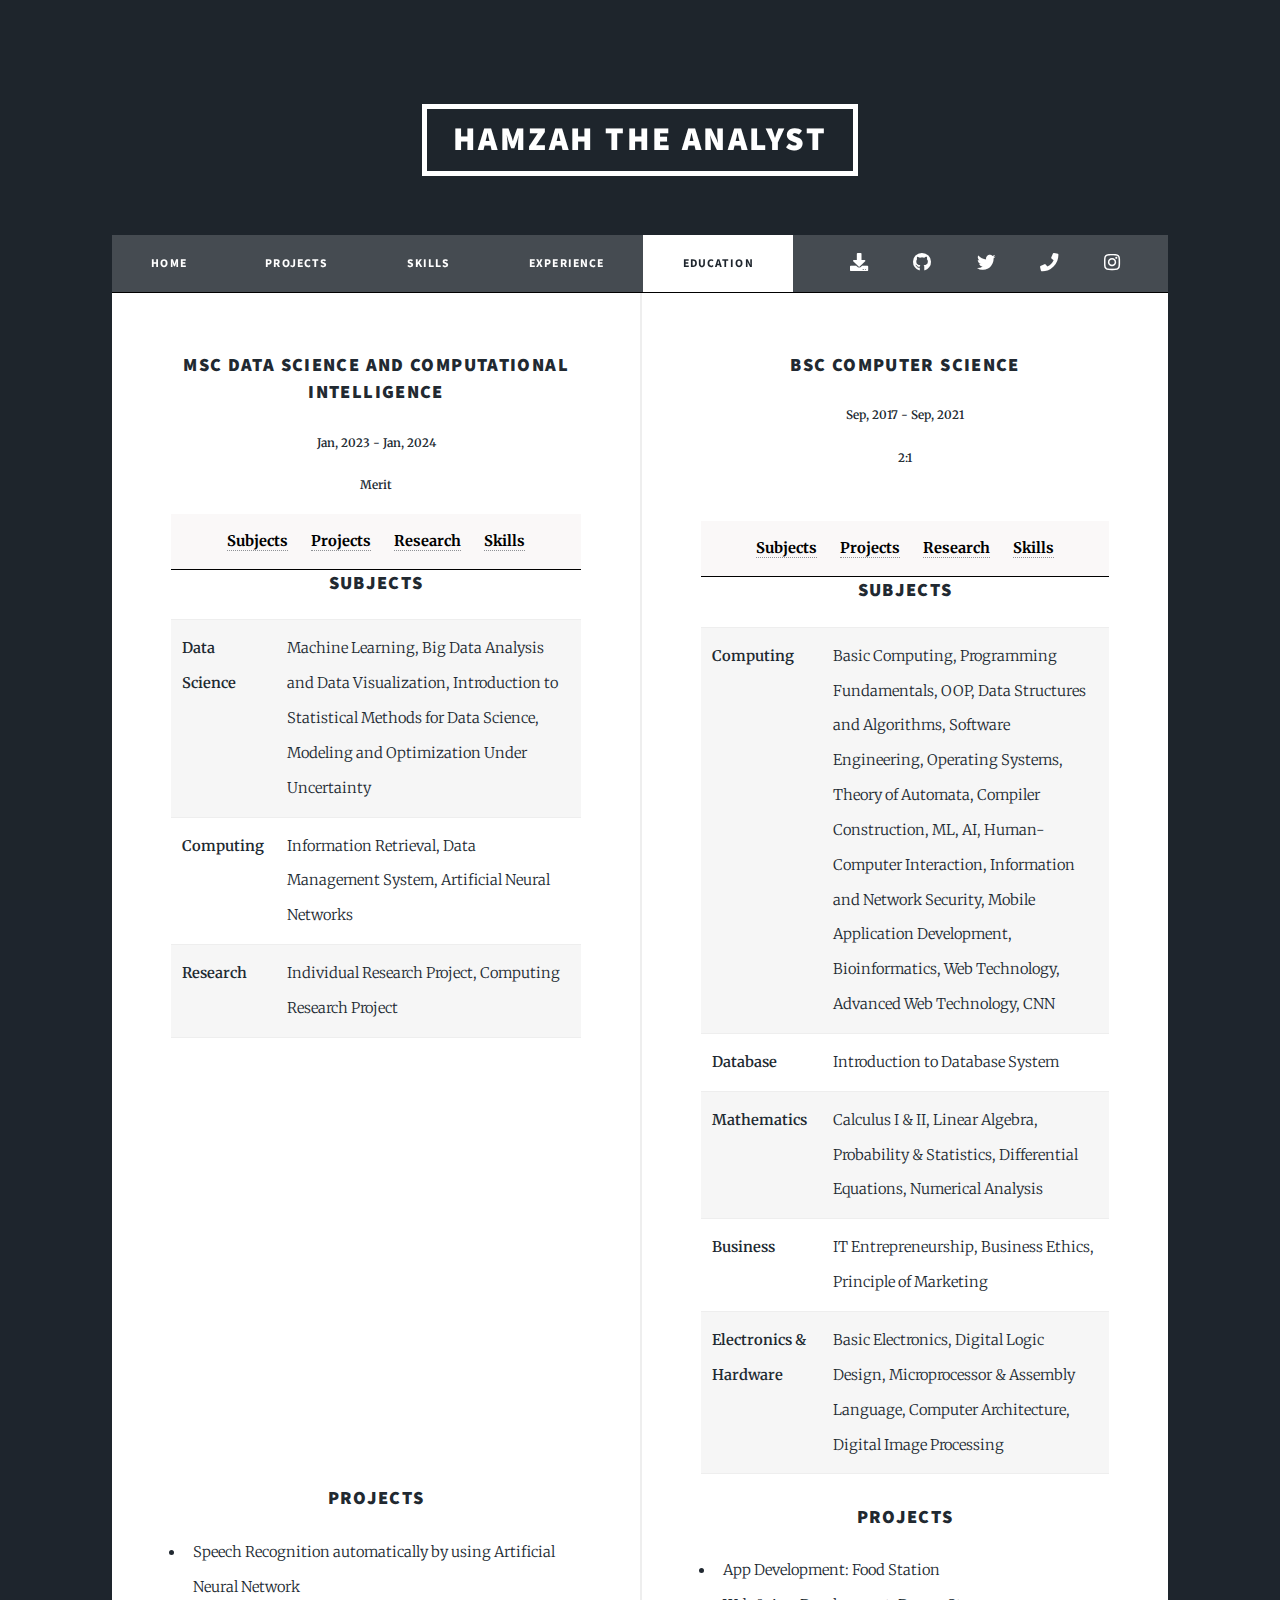
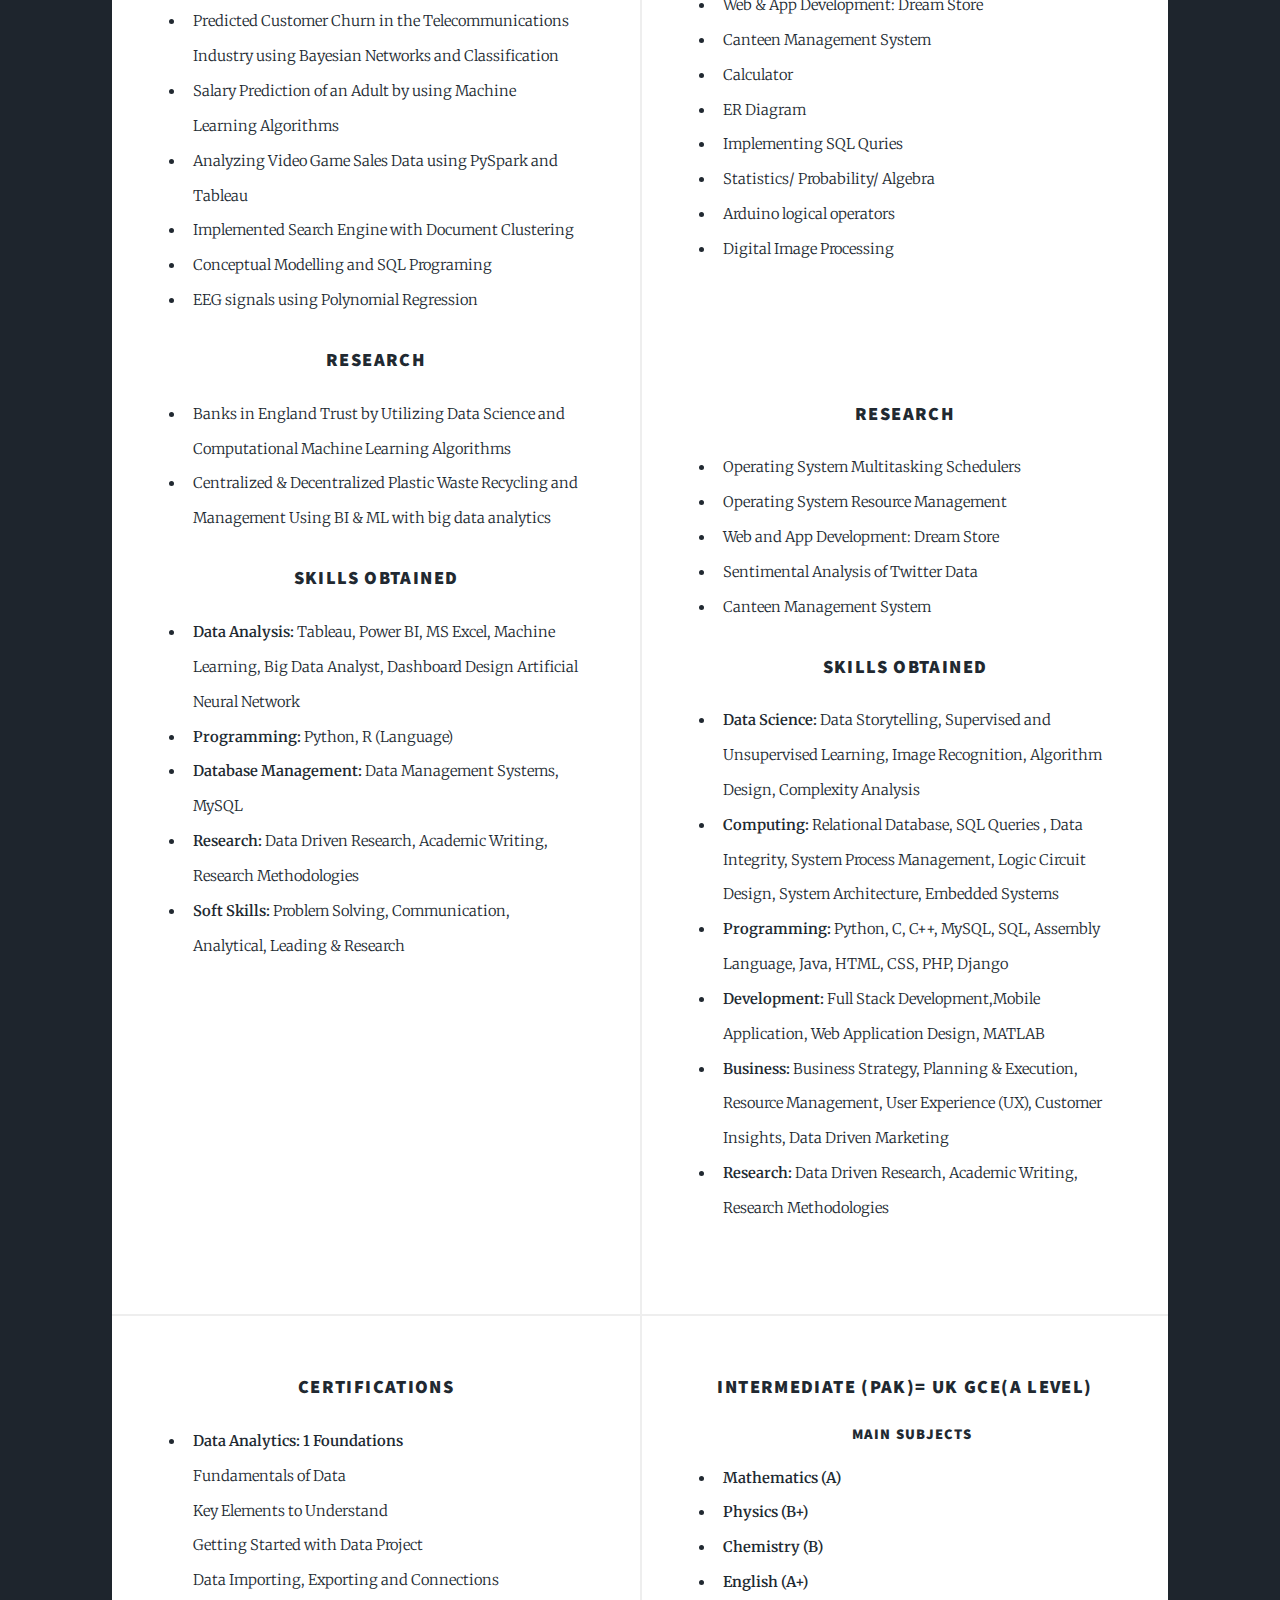
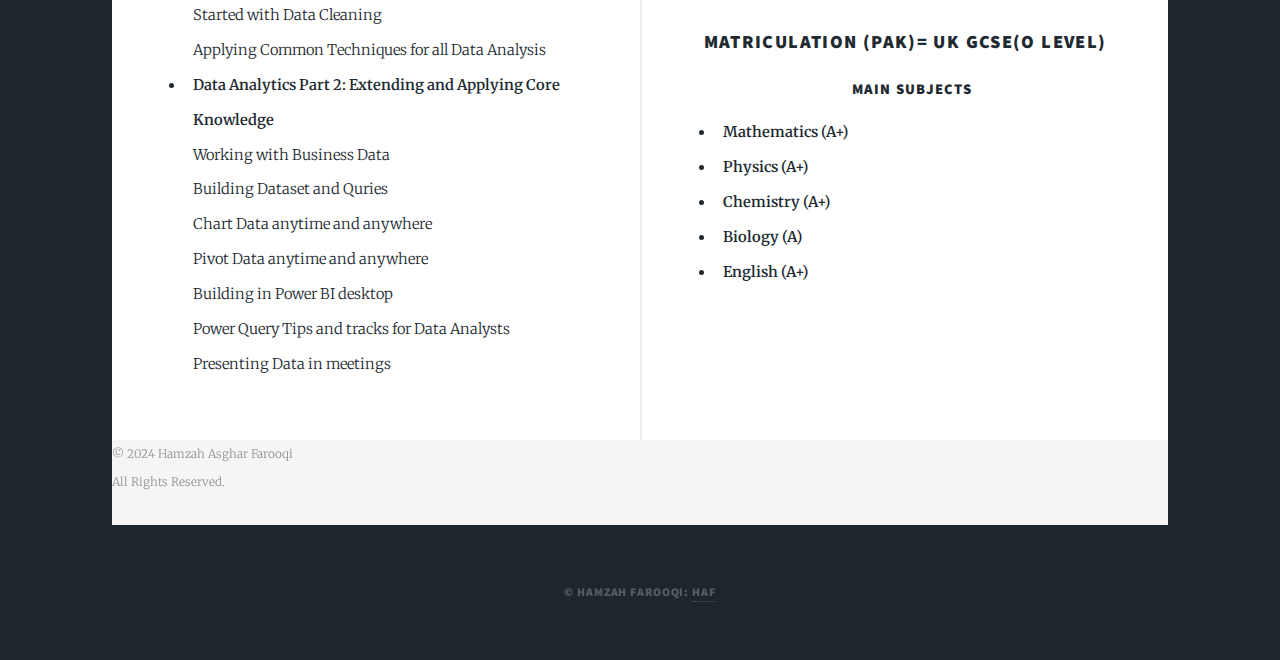
==== Education.html @ 504606d3 "Add files via upload" ====
<!DOCTYPE HTML>
<!--
	Massively by HTML5 UP
	html5up.net | @ajlkn
	Free for personal and commercial use under the CCA 3.0 license (html5up.net/license)
-->
<html>
	<head>
		<title>Hamzah Asghar Farooqi Portfolio </title>
		<meta charset="utf-8" />
		<meta name="viewport" content="width=device-width, initial-scale=1, user-scalable=no" />
		<link rel="stylesheet" href="assets/css/main.css" />
		<noscript><link rel="stylesheet" href="assets/css/noscript.css" /></noscript>
	</head>
	<body class="is-preload">

		<!-- Wrapper -->
			<div id="wrapper">

				<!-- Header -->
					<header id="header">
						<a href="index.html" class="logo">Hamzah The Analyst</a>
					</header>

				<!-- Nav -->
				<nav id="nav">
					<ul class="links">
						<li><a href="index.html">Home</a></li>
						<li><a href="Project.html">Projects</a></li>
						<li><a href="Skill.html">Skills</a></li>
						<li><a href="Experiences.html">Experience</a></li>
						<li class="active"><a href="Education.html">Education</a></li>
						<!-- <li><a href="elements.html">Elements Reference</a></li> -->
						 
						
					</ul>
					<ul class="icons">
						<li>
							<a href="Resume_HADAF.pdf" download="Hamzah_Asghar_Farooqi_Resume.pdf" class="icon solid fa-download" style="color: rgb(255, 255, 255);">
								<span class="label">Download Resume</span>
							</a>
						</li>
						<li><a href="https://github.com/HamzahAsghar" class="icon brands fa-github"><span class="label">GitHub</span></a></li>
						<li><a href="https://www.linkedin.com/in/hamzah-asghar-farooqi/" class="icon brands fa-twitter"><span class="label">Twitter</span></a></li>
						<li><a href="tel:+447463623860" class="icon solid fa-phone"><span class="label">Call</span></a></li>
						<li><a href="https://www.instagram.com/hamzonion/" class="icon brands fa-instagram"><span class="label">Instagram</span></a></li>
						<!-- <li><a href="https://www.facebook.com/thehamzuopinion/" class="icon brands fa-facebook-f"><span class="label">Facebook</span></a></li> -->
					</ul>
				</nav>

				<!-- Main -->
				<div id="main">


					<!-- Posts -->
						<section class="posts">
							<article>
								<header>
									<h3><a href="#">MSc Data Science and Computational Intelligence</a></h3>
									<span class="date"><strong>Jan, 2023 - Jan, 2024</strong></span>
									<span class="date"><strong>Merit</strong></span>
								</header>
								<nav>
									<a href="#Subjects">Subjects</a>
									<a href="#Projects">Projects</a>
									<a href="#Research">Research</a>
									<a href="#Skills">Skills</a>
								</nav>
								
								<section>
									<h3 id="Subjects">Subjects</h3>
									<table border="1" cellpadding="5" cellspacing="0">
										
										<tbody>
											<tr>
												<td><strong>Data Science</strong></td>
												<td>
													Machine Learning, Big Data Analysis and Data Visualization, Introduction to Statistical Methods for Data Science, Modeling and Optimization Under Uncertainty
												</td>
											</tr>
											<tr>
												<td><strong>Computing</strong></td>
												<td>
													Information Retrieval, Data Management System, Artificial Neural Networks
												</td>
											</tr>
											<tr>
												<td><strong>Research</strong></td>
												<td>
													Individual Research Project, Computing Research Project
												</td>
											</tr>
										</tbody>
									</table>
								</section>
							</br></br></br></br></br></br></br></br></br></br></br></br>
								<section>
									<h3 id="Projects">Projects</h3>
									<ul>
										<li>Speech Recognition automatically by using Artificial Neural Network<br> </li>
										<li>Predicted Customer Churn in the Telecommunications Industry using Bayesian 
											Networks and Classification<br></li>
										<li>Salary Prediction of an Adult by using Machine Learning Algorithms<br> </li>
										<li>Analyzing Video Game Sales Data using PySpark and Tableau<br> </li>
										<li>Implemented Search Engine with Document Clustering<br></li>
										<li>Conceptual Modelling and SQL Programing<br></li>
										<li>EEG signals using Polynomial Regression<br></li>
									
										</ul>
								</section>

								<section>
									<h3 id="Research">Research</h3>
									<ul>
										<li>Banks in England Trust by Utilizing Data Science and Computational Machine Learning Algorithms<br></li>
										<li>Centralized & Decentralized Plastic Waste Recycling and Management Using BI & ML with big data analytics<br></li>
									</ul>
								</section>
							
								<section>
									<h3 id="Skills">Skills Obtained</h3>
									<ul>
										<li><strong>Data Analysis:</strong> Tableau, Power BI, MS Excel, Machine Learning, Big Data Analyst, Dashboard Design Artificial Neural Network</li>
										<li><strong>Programming:</strong> Python, R (Language)</li>
										<li><strong>Database Management:</strong> Data Management Systems, MySQL</li>
										<li><strong>Research: </strong> Data Driven Research, Academic Writing, Research Methodologies</li>
										<li><strong>Soft Skills:</strong> Problem Solving, Communication, Analytical, Leading & Research </li>
									</ul>
								</section>
							</article>
							
							
							<article>
								<header>
									<h3><a href="#">BSc Computer Science</a></h3>
									<span class="date"><strong>Sep, 2017 - Sep, 2021</strong></span>
									<span class="date"><strong>2:1</strong></span>
								</header>

								
								<br>
								<nav>
									<a href="#Subject">Subjects</a>
									<a href="#Project">Projects</a>
									<a href="#Researc">Research</a>
									<a href="#Skill">Skills</a>
								</nav>
								
								<section>
									<h3 id="Subject">Subjects</h3>
									<table border="1" cellpadding="5" cellspacing="0">
										
										<tbody>
											<tr>
												<td><strong>Computing</strong></td>
												<td>
													Basic Computing, Programming Fundamentals, OOP, Data Structures and Algorithms, Software Engineering, Operating Systems, Theory of Automata, Compiler Construction, ML, AI, Human-Computer Interaction, Information and Network Security, Mobile Application Development, Bioinformatics, Web Technology, Advanced Web Technology, CNN
												</td>
											</tr>

											<tr>
												<td><strong>Database</strong></td>
												<td>
													Introduction to Database System
												</td>
											</tr>

											<tr>
												<td><strong>Mathematics</strong></td>
												<td>
													Calculus I & II, Linear Algebra, Probability & Statistics, Differential Equations, Numerical Analysis
												</td>
											</tr>
											<tr>
												<td><strong>Business</strong></td>
												<td>
													IT Entrepreneurship, Business Ethics, Principle of Marketing
												</td>
											</tr>
									
											<tr>
												<td><strong>Electronics & Hardware</strong></td>
												<td>
													Basic Electronics, Digital Logic Design, Microprocessor & Assembly Language, Computer Architecture, Digital Image Processing
												</td>
											</tr>
										</tbody>
									</table>
								</section>
							
								<section>
									<h3 id="Project">Projects</h3>
									<ul>
										<li>App Development: Food Station<br> </li>
										<li>Web & App Development: Dream Store<br> </li>
										<li>Canteen Management System<br> </li>
										<li>Calculator<br> </li>
										<li>ER Diagram<br> </li>
										<li>Implementing SQL Quries<br> </li>
										<li>Statistics/ Probability/ Algebra<br> </li>
										<li>Arduino logical operators <br> </li>
										<li>Digital Image Processing <br> </li>
										
									</ul>
								</section>
							</br></br></br>
								<section>
									<h3 id="Researc">Research</h3>
									<ul>
										<li>Operating System Multitasking Schedulers<br></li>
										<li>Operating System Resource Management<br></li>
										<li>Web and App Development: Dream Store<br></li>
										<li>Sentimental Analysis of Twitter Data<br></li>
										<li>Canteen Management System<br></li>
										
									</ul>
										
								</section>
								
								<section>
									<h3 id="Skill">Skills Obtained</h3>
									<ul>
										<li><strong>Data Science: </strong>Data Storytelling, Supervised and Unsupervised Learning, Image Recognition, Algorithm Design, Complexity Analysis</li>
										<li><strong>Computing: </strong>Relational Database, SQL Queries , Data Integrity, System Process Management, Logic Circuit Design, System Architecture, Embedded Systems</li>
										<li><strong>Programming: </strong>Python, C, C++, MySQL, SQL, Assembly Language, Java, HTML, CSS, PHP, Django</li>
										<li><strong>Development: </strong>Full Stack Development,Mobile Application,  Web Application Design, MATLAB</li>
										<li><strong>Business: </strong>Business Strategy, Planning & Execution, Resource Management, User Experience (UX), Customer Insights, Data Driven Marketing</li>
										<li><strong>Research: </strong> Data Driven Research, Academic Writing, Research Methodologies</li>
									</ul>
								</section>
							</article>
							
							
							<article>
								<header>
									<h3><a href="#">Certifications</a></h3>
								</header>
								<ul>
									
									<li><strong>Data Analytics: 1 Foundations</strong></br>
										Fundamentals of Data</br>
										Key Elements to Understand </br>
										Getting Started with Data Project</br>
										Data Importing, Exporting and Connections</br>
										Started with Data Cleaning</br>
										Applying Common Techniques for all Data Analysis</br>
										
									</li>
									<li><strong>Data Analytics Part 2: Extending and Applying Core Knowledge</strong></br>
									Working with Business Data</br>
									Building Dataset and Quries</br>
									Chart Data anytime and anywhere</br>
									Pivot Data anytime and anywhere</br>
									Building in Power BI desktop</br>
									Power Query Tips and tracks for Data Analysts</br>
									Presenting Data in meetings</br>

								</li>
							</article>

							
							<article>
								<header>
									<h3><a href="#">Intermediate (Pak)= UK GCE(A Level)</a></h3>
								</header>
								<ul>
									<h4>Main Subjects</h4>
									<li><strong>Mathematics (A)</strong></br></li>
									<li><strong>Physics (B+)</strong></br></li>
									<li><strong>Chemistry (B)</strong></br></li>
									<li><strong>English (A+)</strong></br></li>
						
								</ul>


								<header>
									<h3><a href="#">Matriculation (Pak)= UK GCSE(O Level)</a></h3>
								</header>

								<ul>
									<h4>Main Subjects</h4>
									<li><strong>Mathematics (A+)</strong></br></li>
									<li><strong>Physics (A+)</strong></br></li>
									<li><strong>Chemistry (A+)</strong></br></li>
									<li><strong>Biology (A)</strong></br></li>
									<li><strong>English (A+)</strong></br></li>
						
								</ul>
							</article>

						</section> 
				</div>


				<!-- Footer -->
				<!-- Footer -->
				<footer id="footer">
					
					<p>© 2024 Hamzah Asghar Farooqi<br> All Rights Reserved.</p>
				</footer>

			<!-- Copyright -->
				<div id="copyright">
					<ul><li>&copy; Hamzah Farooqi: <a href="http://127.0.0.1:5500/index.html">HAF</a></li></ul>
				</div>

		</div>

	<!-- Scripts -->
		<script src="assets/js/jquery.min.js"></script>
		<script src="assets/js/jquery.scrollex.min.js"></script>
		<script src="assets/js/jquery.scrolly.min.js"></script>
		<script src="assets/js/browser.min.js"></script>
		<script src="assets/js/breakpoints.min.js"></script>
		<script src="assets/js/util.js"></script>
		<script src="assets/js/main.js"></script>

</body>
</html>
---- assets/css/main.css ----
@import url(fontawesome-all.min.css);
@import url("https://fonts.googleapis.com/css?family=Merriweather:300,700,300italic,700italic|Source+Sans+Pro:900");

/*
	Massively by HTML5 UP
	html5up.net | @ajlkn
	Free for personal and commercial use under the CCA 3.0 license (html5up.net/license)
*/

html, body, div, span, applet, object,
iframe, h1, h2, h3, h4, h5, h6, p, blockquote,
pre, a, abbr, acronym, address, big, cite,
code, del, dfn, em, img, ins, kbd, q, s, samp,
small, strike, strong, sub, sup, tt, var, b,
u, i, center, dl, dt, dd, ol, ul, li, fieldset,
form, label, legend, table, caption, tbody,
tfoot, thead, tr, th, td, article, aside,
canvas, details, embed, figure, figcaption,
footer, header, hgroup, menu, nav, output, ruby,
section, summary, time, mark, audio, video {
	margin: 0;
	padding: 0;
	border: 0;
	font-size: 100%;
	font: inherit;
	vertical-align: baseline;
	}

article, aside, details, figcaption, figure,
footer, header, hgroup, menu, nav, section {
	display: block;}

body {
	line-height: 1;
}

ol, ul {
	list-style: none;
}

blockquote, q {
	quotes: none;
}

	blockquote:before, blockquote:after, q:before, q:after {
		content: '';
		content: none;
	}

table {
	border-collapse: collapse;
	border-spacing: 0;
}

body {
	-webkit-text-size-adjust: none;
}

mark {
	background-color: transparent;
	color: inherit;
}

input::-moz-focus-inner {
	border: 0;
	padding: 0;
}

input, select, textarea {
	-moz-appearance: none;
	-webkit-appearance: none;
	-ms-appearance: none;
	appearance: none;
}

/* Basic */

	@-ms-viewport {
		width: device-width;
	}

	body {
		-ms-overflow-style: scrollbar;
	}

	@media screen and (max-width: 480px) {

		html, body {
			min-width: 320px;
		}

	}

	html {
		box-sizing: border-box;
	}

	*, *:before, *:after {
		box-sizing: inherit;
	}

	body {
		background-color: #1e252d;
	}

		body.is-preload *, body.is-preload *:before, body.is-preload *:after {
			-moz-animation: none !important;
			-webkit-animation: none !important;
			-ms-animation: none !important;
			animation: none !important;
			-moz-transition: none !important;
			-webkit-transition: none !important;
			-ms-transition: none !important;
			transition: none !important;
		}

/* Type */

	html {
		font-size: 16pt;
	}

		@media screen and (max-width: 1680px) {

			html {
				font-size: 12pt;
			}

		}

		@media screen and (max-width: 1280px) {

			html {
				font-size: 11pt;
			}

		}

		@media screen and (max-width: 360px) {

			html {
				font-size: 10pt;
			}

		}

	body {
		color: #212931;
	}

	body, input, select, textarea {
		font-family: "Merriweather", Georgia, serif;
		font-weight: 300;
		font-size: 1rem;
		line-height: 2.375;
	}

	a {
		-moz-transition: color 0.2s ease-in-out, background-color 0.2s ease-in-out, border-color 0.2s ease-in-out, box-shadow 0.2s ease-in-out;
		-webkit-transition: color 0.2s ease-in-out, background-color 0.2s ease-in-out, border-color 0.2s ease-in-out, box-shadow 0.2s ease-in-out;
		-ms-transition: color 0.2s ease-in-out, background-color 0.2s ease-in-out, border-color 0.2s ease-in-out, box-shadow 0.2s ease-in-out;
		transition: color 0.2s ease-in-out, background-color 0.2s ease-in-out, border-color 0.2s ease-in-out, box-shadow 0.2s ease-in-out;
		border-bottom: dotted 1px;
		text-decoration: none;
	}

		a:hover {
			border-bottom-color: transparent;
		}

	strong, b {
		font-weight: 600;
	}

	em, i {
		font-style: italic;
	}

	p {
		text-align: justify;
		margin: 0 0 2rem 0;
	}

	h1, h2, h3, h4, h5, h6 {
		font-family: "Source Sans Pro", Helvetica, sans-serif;
		font-weight: 900;
		line-height: 1.5;
		letter-spacing: 0.075em;
		text-transform: uppercase;
		margin: 0 0 1rem 0;
	}

		h1 a, h2 a, h3 a, h4 a, h5 a, h6 a {
			border-bottom: 0;
			color: inherit;
			text-decoration: none;
		}

	h1 {
		font-size: 4rem;
		line-height: 1.1;
		margin: 0 0 2rem 0;
	}

	h2 {
		font-size: 1.75rem;
		line-height: 1.3;
		margin: 0 0 1.5rem 0;
	}

	h3 {
		font-size: 1.25rem;
		margin: 0 0 1.5rem 0;
	}

	h4 {
		font-size: 1rem;
	}

	h5 {
		font-size: 0.9rem;
	}

	h6 {
		font-size: 0.8rem;
	}

	sub {
		font-size: 0.8rem;
		position: relative;
		top: 0.5rem;
	}

	sup {
		font-size: 0.8rem;
		position: relative;
		top: -0.5rem;
	}

	blockquote {
		border-left: solid 4px;
		font-style: italic;
		margin: 0 0 2rem 0;
		padding: 0.5rem 0 0.5rem 2rem;
	}

	code {
		border: solid 2px;
		font-family: "Courier New", monospace;
		font-size: 0.9rem;
		margin: 0 0.25rem;
		padding: 0.25rem 0.65rem;
	}

	pre {
		-webkit-overflow-scrolling: touch;
		font-family: "Courier New", monospace;
		font-size: 0.9rem;
		margin: 0 0 2rem 0;
	}

		pre code {
			display: block;
			line-height: 1.75;
			padding: 1rem 1.5rem;
			overflow-x: auto;
		}

	hr {
		border: 0;
		border-bottom: solid 2px;
		margin: 3rem 0;
	}

		hr.major {
			margin: 5rem 0;
		}

	.align-left {
		text-align: left;
	}

	.align-center {
		text-align: center;
	}

	.align-right {
		text-align: right;
	}

	input, select, textarea {
		color: #212931;
	}

	a {
		color: #212931;
		border-bottom-color: rgba(33, 41, 49, 0.5);
	}

		a:hover {
			border-bottom-color: transparent;
			color: #18bfef !important;
		}

	strong, b {
		color: #212931;
	}

	h1, h2, h3, h4, h5, h6 {
		color: #212931;
	}

	blockquote {
		border-left-color: #eeeeee;
	}

	code {
		background: rgba(220, 220, 220, 0.25);
		border-color: #eeeeee;
	}

	hr {
		border-bottom-color: #eeeeee;
	}

/* Row */

	.row {
		display: flex;
		flex-wrap: wrap;
		box-sizing: border-box;
		align-items: stretch;
	}

		.row > * {
			box-sizing: border-box;
		}

		.row.gtr-uniform > * > :last-child {
			margin-bottom: 0;
		}

		.row.aln-left {
			justify-content: flex-start;
		}

		.row.aln-center {
			justify-content: center;
		}

		.row.aln-right {
			justify-content: flex-end;
		}

		.row.aln-top {
			align-items: flex-start;
		}

		.row.aln-middle {
			align-items: center;
		}

		.row.aln-bottom {
			align-items: flex-end;
		}

		.row > .imp {
			order: -1;
		}

		.row > .col-1 {
			width: 8.33333%;
		}

		.row > .off-1 {
			margin-left: 8.33333%;
		}

		.row > .col-2 {
			width: 16.66667%;
		}

		.row > .off-2 {
			margin-left: 16.66667%;
		}

		.row > .col-3 {
			width: 25%;
		}

		.row > .off-3 {
			margin-left: 25%;
		}

		.row > .col-4 {
			width: 33.33333%;
		}

		.row > .off-4 {
			margin-left: 33.33333%;
		}

		.row > .col-5 {
			width: 41.66667%;
		}

		.row > .off-5 {
			margin-left: 41.66667%;
		}

		.row > .col-6 {
			width: 50%;
		}

		.row > .off-6 {
			margin-left: 50%;
		}

		.row > .col-7 {
			width: 58.33333%;
		}

		.row > .off-7 {
			margin-left: 58.33333%;
		}

		.row > .col-8 {
			width: 66.66667%;
		}

		.row > .off-8 {
			margin-left: 66.66667%;
		}

		.row > .col-9 {
			width: 75%;
		}

		.row > .off-9 {
			margin-left: 75%;
		}

		.row > .col-10 {
			width: 83.33333%;
		}

		.row > .off-10 {
			margin-left: 83.33333%;
		}

		.row > .col-11 {
			width: 91.66667%;
		}

		.row > .off-11 {
			margin-left: 91.66667%;
		}

		.row > .col-12 {
			width: 100%;
		}

		.row > .off-12 {
			margin-left: 100%;
		}

		.row.gtr-0 {
			margin-top: 0;
			margin-left: 0rem;
		}

			.row.gtr-0 > * {
				padding: 0 0 0 0rem;
			}

			.row.gtr-0.gtr-uniform {
				margin-top: 0rem;
			}

				.row.gtr-0.gtr-uniform > * {
					padding-top: 0rem;
				}

		.row.gtr-25 {
			margin-top: 0;
			margin-left: -0.375rem;
		}

			.row.gtr-25 > * {
				padding: 0 0 0 0.375rem;
			}

			.row.gtr-25.gtr-uniform {
				margin-top: -0.375rem;
			}

				.row.gtr-25.gtr-uniform > * {
					padding-top: 0.375rem;
				}

		.row.gtr-50 {
			margin-top: 0;
			margin-left: -0.75rem;
		}

			.row.gtr-50 > * {
				padding: 0 0 0 0.75rem;
			}

			.row.gtr-50.gtr-uniform {
				margin-top: -0.75rem;
			}

				.row.gtr-50.gtr-uniform > * {
					padding-top: 0.75rem;
				}

		.row {
			margin-top: 0;
			margin-left: -1.5rem;
		}

			.row > * {
				padding: 0 0 0 1.5rem;
			}

			.row.gtr-uniform {
				margin-top: -1.5rem;
			}

				.row.gtr-uniform > * {
					padding-top: 1.5rem;
				}

		.row.gtr-150 {
			margin-top: 0;
			margin-left: -2.25rem;
		}

			.row.gtr-150 > * {
				padding: 0 0 0 2.25rem;
			}

			.row.gtr-150.gtr-uniform {
				margin-top: -2.25rem;
			}

				.row.gtr-150.gtr-uniform > * {
					padding-top: 2.25rem;
				}

		.row.gtr-200 {
			margin-top: 0;
			margin-left: -3rem;
		}

			.row.gtr-200 > * {
				padding: 0 0 0 3rem;
			}

			.row.gtr-200.gtr-uniform {
				margin-top: -3rem;
			}

				.row.gtr-200.gtr-uniform > * {
					padding-top: 3rem;
				}

		@media screen and (max-width: 1680px) {

			.row {
				display: flex;
				flex-wrap: wrap;
				box-sizing: border-box;
				align-items: stretch;
			}

				.row > * {
					box-sizing: border-box;
				}

				.row.gtr-uniform > * > :last-child {
					margin-bottom: 0;
				}

				.row.aln-left {
					justify-content: flex-start;
				}

				.row.aln-center {
					justify-content: center;
				}

				.row.aln-right {
					justify-content: flex-end;
				}

				.row.aln-top {
					align-items: flex-start;
				}

				.row.aln-middle {
					align-items: center;
				}

				.row.aln-bottom {
					align-items: flex-end;
				}

				.row > .imp-xlarge {
					order: -1;
				}

				.row > .col-1-xlarge {
					width: 8.33333%;
				}

				.row > .off-1-xlarge {
					margin-left: 8.33333%;
				}

				.row > .col-2-xlarge {
					width: 16.66667%;
				}

				.row > .off-2-xlarge {
					margin-left: 16.66667%;
				}

				.row > .col-3-xlarge {
					width: 25%;
				}

				.row > .off-3-xlarge {
					margin-left: 25%;
				}

				.row > .col-4-xlarge {
					width: 33.33333%;
				}

				.row > .off-4-xlarge {
					margin-left: 33.33333%;
				}

				.row > .col-5-xlarge {
					width: 41.66667%;
				}

				.row > .off-5-xlarge {
					margin-left: 41.66667%;
				}

				.row > .col-6-xlarge {
					width: 50%;
				}

				.row > .off-6-xlarge {
					margin-left: 50%;
				}

				.row > .col-7-xlarge {
					width: 58.33333%;
				}

				.row > .off-7-xlarge {
					margin-left: 58.33333%;
				}

				.row > .col-8-xlarge {
					width: 66.66667%;
				}

				.row > .off-8-xlarge {
					margin-left: 66.66667%;
				}

				.row > .col-9-xlarge {
					width: 75%;
				}

				.row > .off-9-xlarge {
					margin-left: 75%;
				}

				.row > .col-10-xlarge {
					width: 83.33333%;
				}

				.row > .off-10-xlarge {
					margin-left: 83.33333%;
				}

				.row > .col-11-xlarge {
					width: 91.66667%;
				}

				.row > .off-11-xlarge {
					margin-left: 91.66667%;
				}

				.row > .col-12-xlarge {
					width: 100%;
				}

				.row > .off-12-xlarge {
					margin-left: 100%;
				}

				.row.gtr-0 {
					margin-top: 0;
					margin-left: 0rem;
				}

					.row.gtr-0 > * {
						padding: 0 0 0 0rem;
					}

					.row.gtr-0.gtr-uniform {
						margin-top: 0rem;
					}

						.row.gtr-0.gtr-uniform > * {
							padding-top: 0rem;
						}

				.row.gtr-25 {
					margin-top: 0;
					margin-left: -0.375rem;
				}

					.row.gtr-25 > * {
						padding: 0 0 0 0.375rem;
					}

					.row.gtr-25.gtr-uniform {
						margin-top: -0.375rem;
					}

						.row.gtr-25.gtr-uniform > * {
							padding-top: 0.375rem;
						}

				.row.gtr-50 {
					margin-top: 0;
					margin-left: -0.75rem;
				}

					.row.gtr-50 > * {
						padding: 0 0 0 0.75rem;
					}

					.row.gtr-50.gtr-uniform {
						margin-top: -0.75rem;
					}

						.row.gtr-50.gtr-uniform > * {
							padding-top: 0.75rem;
						}

				.row {
					margin-top: 0;
					margin-left: -1.5rem;
				}

					.row > * {
						padding: 0 0 0 1.5rem;
					}

					.row.gtr-uniform {
						margin-top: -1.5rem;
					}

						.row.gtr-uniform > * {
							padding-top: 1.5rem;
						}

				.row.gtr-150 {
					margin-top: 0;
					margin-left: -2.25rem;
				}

					.row.gtr-150 > * {
						padding: 0 0 0 2.25rem;
					}

					.row.gtr-150.gtr-uniform {
						margin-top: -2.25rem;
					}

						.row.gtr-150.gtr-uniform > * {
							padding-top: 2.25rem;
						}

				.row.gtr-200 {
					margin-top: 0;
					margin-left: -3rem;
				}

					.row.gtr-200 > * {
						padding: 0 0 0 3rem;
					}

					.row.gtr-200.gtr-uniform {
						margin-top: -3rem;
					}

						.row.gtr-200.gtr-uniform > * {
							padding-top: 3rem;
						}

		}

		@media screen and (max-width: 1280px) {

			.row {
				display: flex;
				flex-wrap: wrap;
				box-sizing: border-box;
				align-items: stretch;
			}

				.row > * {
					box-sizing: border-box;
				}

				.row.gtr-uniform > * > :last-child {
					margin-bottom: 0;
				}

				.row.aln-left {
					justify-content: flex-start;
				}

				.row.aln-center {
					justify-content: center;
				}

				.row.aln-right {
					justify-content: flex-end;
				}

				.row.aln-top {
					align-items: flex-start;
				}

				.row.aln-middle {
					align-items: center;
				}

				.row.aln-bottom {
					align-items: flex-end;
				}

				.row > .imp-large {
					order: -1;
				}

				.row > .col-1-large {
					width: 8.33333%;
				}

				.row > .off-1-large {
					margin-left: 8.33333%;
				}

				.row > .col-2-large {
					width: 16.66667%;
				}

				.row > .off-2-large {
					margin-left: 16.66667%;
				}

				.row > .col-3-large {
					width: 25%;
				}

				.row > .off-3-large {
					margin-left: 25%;
				}

				.row > .col-4-large {
					width: 33.33333%;
				}

				.row > .off-4-large {
					margin-left: 33.33333%;
				}

				.row > .col-5-large {
					width: 41.66667%;
				}

				.row > .off-5-large {
					margin-left: 41.66667%;
				}

				.row > .col-6-large {
					width: 50%;
				}

				.row > .off-6-large {
					margin-left: 50%;
				}

				.row > .col-7-large {
					width: 58.33333%;
				}

				.row > .off-7-large {
					margin-left: 58.33333%;
				}

				.row > .col-8-large {
					width: 66.66667%;
				}

				.row > .off-8-large {
					margin-left: 66.66667%;
				}

				.row > .col-9-large {
					width: 75%;
				}

				.row > .off-9-large {
					margin-left: 75%;
				}

				.row > .col-10-large {
					width: 83.33333%;
				}

				.row > .off-10-large {
					margin-left: 83.33333%;
				}

				.row > .col-11-large {
					width: 91.66667%;
				}

				.row > .off-11-large {
					margin-left: 91.66667%;
				}

				.row > .col-12-large {
					width: 100%;
				}

				.row > .off-12-large {
					margin-left: 100%;
				}

				.row.gtr-0 {
					margin-top: 0;
					margin-left: 0rem;
				}

					.row.gtr-0 > * {
						padding: 0 0 0 0rem;
					}

					.row.gtr-0.gtr-uniform {
						margin-top: 0rem;
					}

						.row.gtr-0.gtr-uniform > * {
							padding-top: 0rem;
						}

				.row.gtr-25 {
					margin-top: 0;
					margin-left: -0.375rem;
				}

					.row.gtr-25 > * {
						padding: 0 0 0 0.375rem;
					}

					.row.gtr-25.gtr-uniform {
						margin-top: -0.375rem;
					}

						.row.gtr-25.gtr-uniform > * {
							padding-top: 0.375rem;
						}

				.row.gtr-50 {
					margin-top: 0;
					margin-left: -0.75rem;
				}

					.row.gtr-50 > * {
						padding: 0 0 0 0.75rem;
					}

					.row.gtr-50.gtr-uniform {
						margin-top: -0.75rem;
					}

						.row.gtr-50.gtr-uniform > * {
							padding-top: 0.75rem;
						}

				.row {
					margin-top: 0;
					margin-left: -1.5rem;
				}

					.row > * {
						padding: 0 0 0 1.5rem;
					}

					.row.gtr-uniform {
						margin-top: -1.5rem;
					}

						.row.gtr-uniform > * {
							padding-top: 1.5rem;
						}

				.row.gtr-150 {
					margin-top: 0;
					margin-left: -2.25rem;
				}

					.row.gtr-150 > * {
						padding: 0 0 0 2.25rem;
					}

					.row.gtr-150.gtr-uniform {
						margin-top: -2.25rem;
					}

						.row.gtr-150.gtr-uniform > * {
							padding-top: 2.25rem;
						}

				.row.gtr-200 {
					margin-top: 0;
					margin-left: -3rem;
				}

					.row.gtr-200 > * {
						padding: 0 0 0 3rem;
					}

					.row.gtr-200.gtr-uniform {
						margin-top: -3rem;
					}

						.row.gtr-200.gtr-uniform > * {
							padding-top: 3rem;
						}

		}

		@media screen and (max-width: 980px) {

			.row {
				display: flex;
				flex-wrap: wrap;
				box-sizing: border-box;
				align-items: stretch;
			}

				.row > * {
					box-sizing: border-box;
				}

				.row.gtr-uniform > * > :last-child {
					margin-bottom: 0;
				}

				.row.aln-left {
					justify-content: flex-start;
				}

				.row.aln-center {
					justify-content: center;
				}

				.row.aln-right {
					justify-content: flex-end;
				}

				.row.aln-top {
					align-items: flex-start;
				}

				.row.aln-middle {
					align-items: center;
				}

				.row.aln-bottom {
					align-items: flex-end;
				}

				.row > .imp-medium {
					order: -1;
				}

				.row > .col-1-medium {
					width: 8.33333%;
				}

				.row > .off-1-medium {
					margin-left: 8.33333%;
				}

				.row > .col-2-medium {
					width: 16.66667%;
				}

				.row > .off-2-medium {
					margin-left: 16.66667%;
				}

				.row > .col-3-medium {
					width: 25%;
				}

				.row > .off-3-medium {
					margin-left: 25%;
				}

				.row > .col-4-medium {
					width: 33.33333%;
				}

				.row > .off-4-medium {
					margin-left: 33.33333%;
				}

				.row > .col-5-medium {
					width: 41.66667%;
				}

				.row > .off-5-medium {
					margin-left: 41.66667%;
				}

				.row > .col-6-medium {
					width: 50%;
				}

				.row > .off-6-medium {
					margin-left: 50%;
				}

				.row > .col-7-medium {
					width: 58.33333%;
				}

				.row > .off-7-medium {
					margin-left: 58.33333%;
				}

				.row > .col-8-medium {
					width: 66.66667%;
				}

				.row > .off-8-medium {
					margin-left: 66.66667%;
				}

				.row > .col-9-medium {
					width: 75%;
				}

				.row > .off-9-medium {
					margin-left: 75%;
				}

				.row > .col-10-medium {
					width: 83.33333%;
				}

				.row > .off-10-medium {
					margin-left: 83.33333%;
				}

				.row > .col-11-medium {
					width: 91.66667%;
				}

				.row > .off-11-medium {
					margin-left: 91.66667%;
				}

				.row > .col-12-medium {
					width: 100%;
				}

				.row > .off-12-medium {
					margin-left: 100%;
				}

				.row.gtr-0 {
					margin-top: 0;
					margin-left: 0rem;
				}

					.row.gtr-0 > * {
						padding: 0 0 0 0rem;
					}

					.row.gtr-0.gtr-uniform {
						margin-top: 0rem;
					}

						.row.gtr-0.gtr-uniform > * {
							padding-top: 0rem;
						}

				.row.gtr-25 {
					margin-top: 0;
					margin-left: -0.375rem;
				}

					.row.gtr-25 > * {
						padding: 0 0 0 0.375rem;
					}

					.row.gtr-25.gtr-uniform {
						margin-top: -0.375rem;
					}

						.row.gtr-25.gtr-uniform > * {
							padding-top: 0.375rem;
						}

				.row.gtr-50 {
					margin-top: 0;
					margin-left: -0.75rem;
				}

					.row.gtr-50 > * {
						padding: 0 0 0 0.75rem;
					}

					.row.gtr-50.gtr-uniform {
						margin-top: -0.75rem;
					}

						.row.gtr-50.gtr-uniform > * {
							padding-top: 0.75rem;
						}

				.row {
					margin-top: 0;
					margin-left: -1.5rem;
				}

					.row > * {
						padding: 0 0 0 1.5rem;
					}

					.row.gtr-uniform {
						margin-top: -1.5rem;
					}

						.row.gtr-uniform > * {
							padding-top: 1.5rem;
						}

				.row.gtr-150 {
					margin-top: 0;
					margin-left: -2.25rem;
				}

					.row.gtr-150 > * {
						padding: 0 0 0 2.25rem;
					}

					.row.gtr-150.gtr-uniform {
						margin-top: -2.25rem;
					}

						.row.gtr-150.gtr-uniform > * {
							padding-top: 2.25rem;
						}

				.row.gtr-200 {
					margin-top: 0;
					margin-left: -3rem;
				}

					.row.gtr-200 > * {
						padding: 0 0 0 3rem;
					}

					.row.gtr-200.gtr-uniform {
						margin-top: -3rem;
					}

						.row.gtr-200.gtr-uniform > * {
							padding-top: 3rem;
						}

		}

		@media screen and (max-width: 736px) {

			.row {
				display: flex;
				flex-wrap: wrap;
				box-sizing: border-box;
				align-items: stretch;
			}

				.row > * {
					box-sizing: border-box;
				}

				.row.gtr-uniform > * > :last-child {
					margin-bottom: 0;
				}

				.row.aln-left {
					justify-content: flex-start;
				}

				.row.aln-center {
					justify-content: center;
				}

				.row.aln-right {
					justify-content: flex-end;
				}

				.row.aln-top {
					align-items: flex-start;
				}

				.row.aln-middle {
					align-items: center;
				}

				.row.aln-bottom {
					align-items: flex-end;
				}

				.row > .imp-small {
					order: -1;
				}

				.row > .col-1-small {
					width: 8.33333%;
				}

				.row > .off-1-small {
					margin-left: 8.33333%;
				}

				.row > .col-2-small {
					width: 16.66667%;
				}

				.row > .off-2-small {
					margin-left: 16.66667%;
				}

				.row > .col-3-small {
					width: 25%;
				}

				.row > .off-3-small {
					margin-left: 25%;
				}

				.row > .col-4-small {
					width: 33.33333%;
				}

				.row > .off-4-small {
					margin-left: 33.33333%;
				}

				.row > .col-5-small {
					width: 41.66667%;
				}

				.row > .off-5-small {
					margin-left: 41.66667%;
				}

				.row > .col-6-small {
					width: 50%;
				}

				.row > .off-6-small {
					margin-left: 50%;
				}

				.row > .col-7-small {
					width: 58.33333%;
				}

				.row > .off-7-small {
					margin-left: 58.33333%;
				}

				.row > .col-8-small {
					width: 66.66667%;
				}

				.row > .off-8-small {
					margin-left: 66.66667%;
				}

				.row > .col-9-small {
					width: 75%;
				}

				.row > .off-9-small {
					margin-left: 75%;
				}

				.row > .col-10-small {
					width: 83.33333%;
				}

				.row > .off-10-small {
					margin-left: 83.33333%;
				}

				.row > .col-11-small {
					width: 91.66667%;
				}

				.row > .off-11-small {
					margin-left: 91.66667%;
				}

				.row > .col-12-small {
					width: 100%;
				}

				.row > .off-12-small {
					margin-left: 100%;
				}

				.row.gtr-0 {
					margin-top: 0;
					margin-left: 0rem;
				}

					.row.gtr-0 > * {
						padding: 0 0 0 0rem;
					}

					.row.gtr-0.gtr-uniform {
						margin-top: 0rem;
					}

						.row.gtr-0.gtr-uniform > * {
							padding-top: 0rem;
						}

				.row.gtr-25 {
					margin-top: 0;
					margin-left: -0.375rem;
				}

					.row.gtr-25 > * {
						padding: 0 0 0 0.375rem;
					}

					.row.gtr-25.gtr-uniform {
						margin-top: -0.375rem;
					}

						.row.gtr-25.gtr-uniform > * {
							padding-top: 0.375rem;
						}

				.row.gtr-50 {
					margin-top: 0;
					margin-left: -0.75rem;
				}

					.row.gtr-50 > * {
						padding: 0 0 0 0.75rem;
					}

					.row.gtr-50.gtr-uniform {
						margin-top: -0.75rem;
					}

						.row.gtr-50.gtr-uniform > * {
							padding-top: 0.75rem;
						}

				.row {
					margin-top: 0;
					margin-left: -1.5rem;
				}

					.row > * {
						padding: 0 0 0 1.5rem;
					}

					.row.gtr-uniform {
						margin-top: -1.5rem;
					}

						.row.gtr-uniform > * {
							padding-top: 1.5rem;
						}

				.row.gtr-150 {
					margin-top: 0;
					margin-left: -2.25rem;
				}

					.row.gtr-150 > * {
						padding: 0 0 0 2.25rem;
					}

					.row.gtr-150.gtr-uniform {
						margin-top: -2.25rem;
					}

						.row.gtr-150.gtr-uniform > * {
							padding-top: 2.25rem;
						}

				.row.gtr-200 {
					margin-top: 0;
					margin-left: -3rem;
				}

					.row.gtr-200 > * {
						padding: 0 0 0 3rem;
					}

					.row.gtr-200.gtr-uniform {
						margin-top: -3rem;
					}

						.row.gtr-200.gtr-uniform > * {
							padding-top: 3rem;
						}

		}

		@media screen and (max-width: 480px) {

			.row {
				display: flex;
				flex-wrap: wrap;
				box-sizing: border-box;
				align-items: stretch;
			}

				.row > * {
					box-sizing: border-box;
				}

				.row.gtr-uniform > * > :last-child {
					margin-bottom: 0;
				}

				.row.aln-left {
					justify-content: flex-start;
				}

				.row.aln-center {
					justify-content: center;
				}

				.row.aln-right {
					justify-content: flex-end;
				}

				.row.aln-top {
					align-items: flex-start;
				}

				.row.aln-middle {
					align-items: center;
				}

				.row.aln-bottom {
					align-items: flex-end;
				}

				.row > .imp-xsmall {
					order: -1;
				}

				.row > .col-1-xsmall {
					width: 8.33333%;
				}

				.row > .off-1-xsmall {
					margin-left: 8.33333%;
				}

				.row > .col-2-xsmall {
					width: 16.66667%;
				}

				.row > .off-2-xsmall {
					margin-left: 16.66667%;
				}

				.row > .col-3-xsmall {
					width: 25%;
				}

				.row > .off-3-xsmall {
					margin-left: 25%;
				}

				.row > .col-4-xsmall {
					width: 33.33333%;
				}

				.row > .off-4-xsmall {
					margin-left: 33.33333%;
				}

				.row > .col-5-xsmall {
					width: 41.66667%;
				}

				.row > .off-5-xsmall {
					margin-left: 41.66667%;
				}

				.row > .col-6-xsmall {
					width: 50%;
				}

				.row > .off-6-xsmall {
					margin-left: 50%;
				}

				.row > .col-7-xsmall {
					width: 58.33333%;
				}

				.row > .off-7-xsmall {
					margin-left: 58.33333%;
				}

				.row > .col-8-xsmall {
					width: 66.66667%;
				}

				.row > .off-8-xsmall {
					margin-left: 66.66667%;
				}

				.row > .col-9-xsmall {
					width: 75%;
				}

				.row > .off-9-xsmall {
					margin-left: 75%;
				}

				.row > .col-10-xsmall {
					width: 83.33333%;
				}

				.row > .off-10-xsmall {
					margin-left: 83.33333%;
				}

				.row > .col-11-xsmall {
					width: 91.66667%;
				}

				.row > .off-11-xsmall {
					margin-left: 91.66667%;
				}

				.row > .col-12-xsmall {
					width: 100%;
				}

				.row > .off-12-xsmall {
					margin-left: 100%;
				}

				.row.gtr-0 {
					margin-top: 0;
					margin-left: 0rem;
				}

					.row.gtr-0 > * {
						padding: 0 0 0 0rem;
					}

					.row.gtr-0.gtr-uniform {
						margin-top: 0rem;
					}

						.row.gtr-0.gtr-uniform > * {
							padding-top: 0rem;
						}

				.row.gtr-25 {
					margin-top: 0;
					margin-left: -0.375rem;
				}

					.row.gtr-25 > * {
						padding: 0 0 0 0.375rem;
					}

					.row.gtr-25.gtr-uniform {
						margin-top: -0.375rem;
					}

						.row.gtr-25.gtr-uniform > * {
							padding-top: 0.375rem;
						}

				.row.gtr-50 {
					margin-top: 0;
					margin-left: -0.75rem;
				}

					.row.gtr-50 > * {
						padding: 0 0 0 0.75rem;
					}

					.row.gtr-50.gtr-uniform {
						margin-top: -0.75rem;
					}

						.row.gtr-50.gtr-uniform > * {
							padding-top: 0.75rem;
						}

				.row {
					margin-top: 0;
					margin-left: -1.5rem;
				}

					.row > * {
						padding: 0 0 0 1.5rem;
					}

					.row.gtr-uniform {
						margin-top: -1.5rem;
					}

						.row.gtr-uniform > * {
							padding-top: 1.5rem;
						}

				.row.gtr-150 {
					margin-top: 0;
					margin-left: -2.25rem;
				}

					.row.gtr-150 > * {
						padding: 0 0 0 2.25rem;
					}

					.row.gtr-150.gtr-uniform {
						margin-top: -2.25rem;
					}

						.row.gtr-150.gtr-uniform > * {
							padding-top: 2.25rem;
						}

				.row.gtr-200 {
					margin-top: 0;
					margin-left: -3rem;
				}

					.row.gtr-200 > * {
						padding: 0 0 0 3rem;
					}

					.row.gtr-200.gtr-uniform {
						margin-top: -3rem;
					}

						.row.gtr-200.gtr-uniform > * {
							padding-top: 3rem;
						}

		}

		@media screen and (max-width: 360px) {

			.row {
				display: flex;
				flex-wrap: wrap;
				box-sizing: border-box;
				align-items: stretch;
			}

				.row > * {
					box-sizing: border-box;
				}

				.row.gtr-uniform > * > :last-child {
					margin-bottom: 0;
				}

				.row.aln-left {
					justify-content: flex-start;
				}

				.row.aln-center {
					justify-content: center;
				}

				.row.aln-right {
					justify-content: flex-end;
				}

				.row.aln-top {
					align-items: flex-start;
				}

				.row.aln-middle {
					align-items: center;
				}

				.row.aln-bottom {
					align-items: flex-end;
				}

				.row > .imp-xxsmall {
					order: -1;
				}

				.row > .col-1-xxsmall {
					width: 8.33333%;
				}

				.row > .off-1-xxsmall {
					margin-left: 8.33333%;
				}

				.row > .col-2-xxsmall {
					width: 16.66667%;
				}

				.row > .off-2-xxsmall {
					margin-left: 16.66667%;
				}

				.row > .col-3-xxsmall {
					width: 25%;
				}

				.row > .off-3-xxsmall {
					margin-left: 25%;
				}

				.row > .col-4-xxsmall {
					width: 33.33333%;
				}

				.row > .off-4-xxsmall {
					margin-left: 33.33333%;
				}

				.row > .col-5-xxsmall {
					width: 41.66667%;
				}

				.row > .off-5-xxsmall {
					margin-left: 41.66667%;
				}

				.row > .col-6-xxsmall {
					width: 50%;
				}

				.row > .off-6-xxsmall {
					margin-left: 50%;
				}

				.row > .col-7-xxsmall {
					width: 58.33333%;
				}

				.row > .off-7-xxsmall {
					margin-left: 58.33333%;
				}

				.row > .col-8-xxsmall {
					width: 66.66667%;
				}

				.row > .off-8-xxsmall {
					margin-left: 66.66667%;
				}

				.row > .col-9-xxsmall {
					width: 75%;
				}

				.row > .off-9-xxsmall {
					margin-left: 75%;
				}

				.row > .col-10-xxsmall {
					width: 83.33333%;
				}

				.row > .off-10-xxsmall {
					margin-left: 83.33333%;
				}

				.row > .col-11-xxsmall {
					width: 91.66667%;
				}

				.row > .off-11-xxsmall {
					margin-left: 91.66667%;
				}

				.row > .col-12-xxsmall {
					width: 100%;
				}

				.row > .off-12-xxsmall {
					margin-left: 100%;
				}

				.row.gtr-0 {
					margin-top: 0;
					margin-left: 0rem;
				}

					.row.gtr-0 > * {
						padding: 0 0 0 0rem;
					}

					.row.gtr-0.gtr-uniform {
						margin-top: 0rem;
					}

						.row.gtr-0.gtr-uniform > * {
							padding-top: 0rem;
						}

				.row.gtr-25 {
					margin-top: 0;
					margin-left: -0.375rem;
				}

					.row.gtr-25 > * {
						padding: 0 0 0 0.375rem;
					}

					.row.gtr-25.gtr-uniform {
						margin-top: -0.375rem;
					}

						.row.gtr-25.gtr-uniform > * {
							padding-top: 0.375rem;
						}

				.row.gtr-50 {
					margin-top: 0;
					margin-left: -0.75rem;
				}

					.row.gtr-50 > * {
						padding: 0 0 0 0.75rem;
					}

					.row.gtr-50.gtr-uniform {
						margin-top: -0.75rem;
					}

						.row.gtr-50.gtr-uniform > * {
							padding-top: 0.75rem;
						}

				.row {
					margin-top: 0;
					margin-left: -1.5rem;
				}

					.row > * {
						padding: 0 0 0 1.5rem;
					}

					.row.gtr-uniform {
						margin-top: -1.5rem;
					}

						.row.gtr-uniform > * {
							padding-top: 1.5rem;
						}

				.row.gtr-150 {
					margin-top: 0;
					margin-left: -2.25rem;
				}

					.row.gtr-150 > * {
						padding: 0 0 0 2.25rem;
					}

					.row.gtr-150.gtr-uniform {
						margin-top: -2.25rem;
					}

						.row.gtr-150.gtr-uniform > * {
							padding-top: 2.25rem;
						}

				.row.gtr-200 {
					margin-top: 0;
					margin-left: -3rem;
				}

					.row.gtr-200 > * {
						padding: 0 0 0 3rem;
					}

					.row.gtr-200.gtr-uniform {
						margin-top: -3rem;
					}

						.row.gtr-200.gtr-uniform > * {
							padding-top: 3rem;
						}

		}

/* Box */

	.box {
		border: solid 2px;
		margin-bottom: 2rem;
		padding: 1.5rem;
	}

		.box > :last-child,
		.box > :last-child > :last-child,
		.box > :last-child > :last-child > :last-child {
			margin-bottom: 0;
		}

		.box.alt {
			border: 0;
			border-radius: 0;
			padding: 0;
		}

	.box {
		border-color: #eeeeee;
	}

/* Button */

	input[type="submit"],
	input[type="reset"],
	input[type="button"],
	button,
	.button {
		-moz-appearance: none;
		-webkit-appearance: none;
		-ms-appearance: none;
		appearance: none;
		-moz-transition: background-color 0.2s ease-in-out, box-shadow 0.2s ease-in-out, color 0.2s ease-in-out;
		-webkit-transition: background-color 0.2s ease-in-out, box-shadow 0.2s ease-in-out, color 0.2s ease-in-out;
		-ms-transition: background-color 0.2s ease-in-out, box-shadow 0.2s ease-in-out, color 0.2s ease-in-out;
		transition: background-color 0.2s ease-in-out, box-shadow 0.2s ease-in-out, color 0.2s ease-in-out;
		border: 0;
		border-radius: 0;
		cursor: pointer;
		display: inline-block;
		font-family: "Source Sans Pro", Helvetica, sans-serif;
		font-size: 0.8rem;
		font-weight: 900;
		letter-spacing: 0.075em;
		height: 3rem;
		line-height: 3rem;
		padding: 0 2rem;
		text-align: center;
		text-decoration: none;
		text-transform: uppercase;
		white-space: nowrap;
	}

		input[type="submit"].icon:before,
		input[type="reset"].icon:before,
		input[type="button"].icon:before,
		button.icon:before,
		.button.icon:before {
			margin-right: 0.5rem;
		}

		input[type="submit"].icon.solo,
		input[type="reset"].icon.solo,
		input[type="button"].icon.solo,
		button.icon.solo,
		.button.icon.solo {
			position: relative;
			width: 4rem;
			height: 4rem;
			line-height: 4rem;
			border-radius: 4rem;
			text-indent: 4rem;
			overflow: hidden;
			padding: 0;
			white-space: nowrap;
		}

			input[type="submit"].icon.solo:before,
			input[type="reset"].icon.solo:before,
			input[type="button"].icon.solo:before,
			button.icon.solo:before,
			.button.icon.solo:before {
				position: absolute;
				display: block;
				top: 0;
				left: 0;
				width: inherit;
				height: inherit;
				line-height: inherit;
				font-size: 1.25rem;
				margin-right: 0;
				text-align: center;
				text-indent: 0;
			}

		input[type="submit"].fit,
		input[type="reset"].fit,
		input[type="button"].fit,
		button.fit,
		.button.fit {
			width: 100%;
		}

		input[type="submit"].small,
		input[type="reset"].small,
		input[type="button"].small,
		button.small,
		.button.small {
			font-size: 0.7rem;
			height: 2.5rem;
			line-height: 2.5rem;
			padding: 0 1.5rem;
		}

		input[type="submit"].large,
		input[type="reset"].large,
		input[type="button"].large,
		button.large,
		.button.large {
			font-size: 0.9rem;
			height: 3.5rem;
			line-height: 3.5rem;
			padding: 0 2.75rem;
		}

		@media screen and (max-width: 980px) {

			input[type="submit"],
			input[type="reset"],
			input[type="button"],
			button,
			.button {
				font-size: 0.9rem;
				height: 3.25rem;
				line-height: 3.25rem;
			}

				input[type="submit"].large,
				input[type="reset"].large,
				input[type="button"].large,
				button.large,
				.button.large {
					font-size: 1rem;
					height: 3.75rem;
					line-height: 3.75rem;
				}

		}

		input[type="submit"].disabled, input[type="submit"]:disabled,
		input[type="reset"].disabled,
		input[type="reset"]:disabled,
		input[type="button"].disabled,
		input[type="button"]:disabled,
		button.disabled,
		button:disabled,
		.button.disabled,
		.button:disabled {
			pointer-events: none;
			opacity: 0.25;
		}

	input[type="submit"],
	input[type="reset"],
	input[type="button"],
	button,
	.button {
		background-color: transparent;
		box-shadow: inset 0 0 0 2px #212931;
		color: #212931 !important;
	}

		input[type="submit"]:hover,
		input[type="reset"]:hover,
		input[type="button"]:hover,
		button:hover,
		.button:hover {
			box-shadow: inset 0 0 0 2px #18bfef;
			color: #18bfef !important;
		}

		input[type="submit"].primary,
		input[type="reset"].primary,
		input[type="button"].primary,
		button.primary,
		.button.primary {
			background-color: #212931;
			box-shadow: none;
			color: #ffffff !important;
		}

			input[type="submit"].primary:hover,
			input[type="reset"].primary:hover,
			input[type="button"].primary:hover,
			button.primary:hover,
			.button.primary:hover {
				background-color: #18bfef;
			}

/* Form */

	form {
		margin: 0 0 2rem 0;
	}

		form > :last-child {
			margin-bottom: 0;
		}

		form > .fields {
			display: -moz-flex;
			display: -webkit-flex;
			display: -ms-flex;
			display: flex;
			-moz-flex-wrap: wrap;
			-webkit-flex-wrap: wrap;
			-ms-flex-wrap: wrap;
			flex-wrap: wrap;
			width: calc(100% + 3rem);
			margin: -1.5rem 0 2rem -1.5rem;
		}

			form > .fields > .field {
				-moz-flex-grow: 0;
				-webkit-flex-grow: 0;
				-ms-flex-grow: 0;
				flex-grow: 0;
				-moz-flex-shrink: 0;
				-webkit-flex-shrink: 0;
				-ms-flex-shrink: 0;
				flex-shrink: 0;
				padding: 1.5rem 0 0 1.5rem;
				width: calc(100% - 1.5rem);
			}

				form > .fields > .field.half {
					width: calc(50% - 0.75rem);
				}

				form > .fields > .field.third {
					width: calc(100%/3 - 0.5rem);
				}

				form > .fields > .field.quarter {
					width: calc(25% - 0.375rem);
				}

		@media screen and (max-width: 480px) {

			form > .fields {
				width: calc(100% + 3rem);
				margin: -1.5rem 0 2rem -1.5rem;
			}

				form > .fields > .field {
					padding: 1.5rem 0 0 1.5rem;
					width: calc(100% - 1.5rem);
				}

					form > .fields > .field.half {
						width: calc(100% - 1.5rem);
					}

					form > .fields > .field.third {
						width: calc(100% - 1.5rem);
					}

					form > .fields > .field.quarter {
						width: calc(100% - 1.5rem);
					}

		}

	label {
		display: block;
		font-family: "Source Sans Pro", Helvetica, sans-serif;
		font-weight: 900;
		line-height: 1.5;
		letter-spacing: 0.075em;
		font-size: 0.8rem;
		text-transform: uppercase;
		margin: 0 0 0.75rem 0;
	}

		@media screen and (max-width: 980px) {

			label {
				font-size: 0.9rem;
			}

		}

	input[type="text"],
	input[type="password"],
	input[type="email"],
	select,
	textarea {
		-moz-appearance: none;
		-webkit-appearance: none;
		-ms-appearance: none;
		appearance: none;
		background: transparent;
		border-radius: 0;
		border: solid 2px;
		color: inherit;
		display: block;
		outline: 0;
		padding: 0 1rem;
		text-decoration: none;
		width: 100%;
	}

		input[type="text"]:invalid,
		input[type="password"]:invalid,
		input[type="email"]:invalid,
		select:invalid,
		textarea:invalid {
			box-shadow: none;
		}

	select {
		background-size: 1.25rem;
		background-repeat: no-repeat;
		background-position: calc(100% - 1rem) center;
		height: 3rem;
		padding-right: 3rem;
		text-overflow: ellipsis;
	}

		select:focus::-ms-value {
			background-color: transparent;
		}

		select::-ms-expand {
			display: none;
		}

	input[type="text"],
	input[type="password"],
	input[type="email"],
	select {
		height: 3rem;
	}

	textarea {
		padding: 0.75rem 1rem;
	}

	input[type="checkbox"],
	input[type="radio"] {
		-moz-appearance: none;
		-webkit-appearance: none;
		-ms-appearance: none;
		appearance: none;
		display: block;
		float: left;
		margin-right: -2rem;
		opacity: 0;
		width: 1rem;
		z-index: -1;
	}

		input[type="checkbox"] + label,
		input[type="radio"] + label {
			text-decoration: none;
			cursor: pointer;
			display: inline-block;
			font-size: 1rem;
			letter-spacing: 0;
			font-family: "Merriweather", Georgia, serif;
			text-transform: none;
			font-weight: 300;
			padding-left: 2.8rem;
			padding-right: 1rem;
			position: relative;
		}

			input[type="checkbox"] + label:before,
			input[type="radio"] + label:before {
				-moz-osx-font-smoothing: grayscale;
				-webkit-font-smoothing: antialiased;
				display: inline-block;
				font-style: normal;
				font-variant: normal;
				text-rendering: auto;
				line-height: 1;
				text-transform: none !important;
				font-family: 'Font Awesome 5 Free';
				font-weight: 900;
			}

			input[type="checkbox"] + label:before,
			input[type="radio"] + label:before {
				border-radius: 0;
				border: solid 2px;
				content: '';
				display: inline-block;
				font-size: 0.8rem;
				height: 1.8rem;
				left: 0;
				line-height: 1.65rem;
				position: absolute;
				text-align: center;
				top: -0.125rem;
				width: 1.8rem;
			}

		input[type="checkbox"]:checked + label:before,
		input[type="radio"]:checked + label:before {
			content: '\f00c';
		}

	input[type="checkbox"] + label:before {
		border-radius: 0;
	}

	input[type="radio"] + label:before {
		border-radius: 100%;
	}

	::-webkit-input-placeholder {
		opacity: 1.0;
	}

	:-moz-placeholder {
		opacity: 1.0;
	}

	::-moz-placeholder {
		opacity: 1.0;
	}

	:-ms-input-placeholder {
		opacity: 1.0;
	}

	label {
		color: #212931;
	}

	input[type="text"],
	input[type="password"],
	input[type="email"],
	select,
	textarea {
		border-color: #eeeeee;
	}

		input[type="text"]:focus,
		input[type="password"]:focus,
		input[type="email"]:focus,
		select:focus,
		textarea:focus {
			border-color: #18bfef;
		}

	select {
		background-image: url("data:image/svg+xml;charset=utf8,%3Csvg xmlns='http://www.w3.org/2000/svg' width='40' height='40' preserveAspectRatio='none' viewBox='0 0 40 40'%3E%3Cpath d='M9.4,12.3l10.4,10.4l10.4-10.4c0.2-0.2,0.5-0.4,0.9-0.4c0.3,0,0.6,0.1,0.9,0.4l3.3,3.3c0.2,0.2,0.4,0.5,0.4,0.9 c0,0.4-0.1,0.6-0.4,0.9L20.7,31.9c-0.2,0.2-0.5,0.4-0.9,0.4c-0.3,0-0.6-0.1-0.9-0.4L4.3,17.3c-0.2-0.2-0.4-0.5-0.4-0.9 c0-0.4,0.1-0.6,0.4-0.9l3.3-3.3c0.2-0.2,0.5-0.4,0.9-0.4S9.1,12.1,9.4,12.3z' fill='%23eeeeee' /%3E%3C/svg%3E");
	}

		select option {
			background-color: #ffffff;
			color: #212931;
		}

	.select-wrapper:before {
		color: #eeeeee;
	}

	input[type="checkbox"] + label,
	input[type="radio"] + label {
		color: #212931;
	}

		input[type="checkbox"] + label:before,
		input[type="radio"] + label:before {
			border-color: #eeeeee;
		}

	input[type="checkbox"]:checked + label:before,
	input[type="radio"]:checked + label:before {
		background-color: #212931;
		border-color: #212931;
		color: #ffffff;
	}

	input[type="checkbox"]:focus + label:before,
	input[type="radio"]:focus + label:before {
		border-color: #18bfef;
	}

	::-webkit-input-placeholder {
		color: #909498 !important;
	}

	:-moz-placeholder {
		color: #909498 !important;
	}

	::-moz-placeholder {
		color: #909498 !important;
	}

	:-ms-input-placeholder {
		color: #909498 !important;
	}

	.formerize-placeholder {
		color: #909498 !important;
	}

/* Icon */

	.icon {
		text-decoration: none;
		border-bottom: none;
		position: relative;
	}

		.icon:before {
			-moz-osx-font-smoothing: grayscale;
			-webkit-font-smoothing: antialiased;
			display: inline-block;
			font-style: normal;
			font-variant: normal;
			text-rendering: auto;
			line-height: 1;
			text-transform: none !important;
			font-family: 'Font Awesome 5 Free';
			font-weight: 400;
		}

		.icon > .label {
			display: none;
		}

		.icon:before {
			line-height: inherit;
		}

		.icon.solid:before {
			font-weight: 900;
		}

		.icon.brands:before {
			font-family: 'Font Awesome 5 Brands';
		}

/* Image */

	.image {
		border: 0;
		display: inline-block;
		position: relative;
	}

		.image img {
			display: block;
		}

		.image.left, .image.right {
			max-width: 15%;
		}

			.image.left img, .image.right img {
				width: 100%;
			}
			
		.image.left {
			float: left;
			margin: 0 2rem 2rem 0;
			top: 0.75 rem;
			 
		}

		.image.right {
			float: right;
			margin: 0 0 2rem 2rem;
			top: 0.75rem;
		}

		.image.fit {
			display: block;
			margin: 2.5rem 0;
			width: 100%;
		}

			.image.fit:first-child {
				margin-top: 0;
			}

			.image.fit img {
				width: 100%;
			}

		.image.main {
			display: block;
			margin: 4rem 0;
			width: 100%;
		}

			.image.main:first-child {
				margin-top: 0;
			}

			.image.main img {
				width: 100%;
			}

		@media screen and (max-width: 736px) {

			.image.fit {
				margin: 2rem 0;
			}

			.image.main {
				margin: 2rem 0;
			}

		}

	a.image {
		overflow: hidden;
	}

		a.image img {
			-moz-transition: -moz-transform 0.2s ease-out;
			-webkit-transition: -webkit-transform 0.2s ease-out;
			-ms-transition: -ms-transform 0.2s ease-out;
			transition: transform 0.2s ease-out;
		}

		a.image:hover img {
			-moz-transform: scale(1.05);
			-webkit-transform: scale(1.05);
			-ms-transform: scale(1.05);
			transform: scale(1.05);
		}

/* Actions */

	ul.actions {
		display: -moz-flex;
		display: -webkit-flex;
		display: -ms-flex;
		display: flex;
		cursor: default;
		list-style: none;
		margin-left: -1rem;
		padding-left: 0;
	}

		ul.actions li {
			padding: 0 0 0 1rem;
			vertical-align: middle;
		}

		ul.actions.special {
			-moz-justify-content: center;
			-webkit-justify-content: center;
			-ms-justify-content: center;
			justify-content: center;
			width: 100%;
			margin-left: 0;
		}

			ul.actions.special li:first-child {
				padding-left: 0;
			}

		ul.actions.stacked {
			-moz-flex-direction: column;
			-webkit-flex-direction: column;
			-ms-flex-direction: column;
			flex-direction: column;
			margin-left: 0;
		}

			ul.actions.stacked li {
				padding: 1.3rem 0 0 0;
			}

				ul.actions.stacked li:first-child {
					padding-top: 0;
				}

		ul.actions.fit {
			width: calc(100% + 1rem);
		}

			ul.actions.fit li {
				-moz-flex-grow: 1;
				-webkit-flex-grow: 1;
				-ms-flex-grow: 1;
				flex-grow: 1;
				-moz-flex-shrink: 1;
				-webkit-flex-shrink: 1;
				-ms-flex-shrink: 1;
				flex-shrink: 1;
				width: 100%;
			}

				ul.actions.fit li > * {
					width: 100%;
				}

			ul.actions.fit.stacked {
				width: 100%;
			}

		@media screen and (max-width: 480px) {

			ul.actions:not(.fixed) {
				-moz-flex-direction: column;
				-webkit-flex-direction: column;
				-ms-flex-direction: column;
				flex-direction: column;
				margin-left: 0;
				width: 100% !important;
			}

				ul.actions:not(.fixed) li {
					-moz-flex-grow: 1;
					-webkit-flex-grow: 1;
					-ms-flex-grow: 1;
					flex-grow: 1;
					-moz-flex-shrink: 1;
					-webkit-flex-shrink: 1;
					-ms-flex-shrink: 1;
					flex-shrink: 1;
					padding: 1rem 0 0 0;
					text-align: center;
					width: 100%;
				}

					ul.actions:not(.fixed) li > * {
						width: 100%;
					}

					ul.actions:not(.fixed) li:first-child {
						padding-top: 0;
					}

					ul.actions:not(.fixed) li input[type="submit"],
					ul.actions:not(.fixed) li input[type="reset"],
					ul.actions:not(.fixed) li input[type="button"],
					ul.actions:not(.fixed) li button,
					ul.actions:not(.fixed) li .button {
						width: 100%;
					}

						ul.actions:not(.fixed) li input[type="submit"].icon:before,
						ul.actions:not(.fixed) li input[type="reset"].icon:before,
						ul.actions:not(.fixed) li input[type="button"].icon:before,
						ul.actions:not(.fixed) li button.icon:before,
						ul.actions:not(.fixed) li .button.icon:before {
							margin-left: -0.5rem;
						}

		}

/* Icons */

	ul.icons {
		cursor: default;
		list-style: none;
		padding-left: 0;
	}

		ul.icons li {
			display: inline-block;
			padding: 0 0.5rem 0 0;
			vertical-align: middle;
		}

			ul.icons li:last-child {
				padding-right: 0;
			}

			ul.icons li .icon:before {
				width: 2.25rem;
				height: 2.25rem;
				line-height: 2.25rem;
				display: inline-block;
				text-align: center;
				border-radius: 100%;
				font-size: 1.25rem;
			}

		ul.icons.alt li .icon:before {
			-moz-transition: color 0.2s ease-in-out, background-color 0.2s ease-in-out, border-color 0.2s ease-in-out, box-shadow 0.2s ease-in-out;
			-webkit-transition: color 0.2s ease-in-out, background-color 0.2s ease-in-out, border-color 0.2s ease-in-out, box-shadow 0.2s ease-in-out;
			-ms-transition: color 0.2s ease-in-out, background-color 0.2s ease-in-out, border-color 0.2s ease-in-out, box-shadow 0.2s ease-in-out;
			transition: color 0.2s ease-in-out, background-color 0.2s ease-in-out, border-color 0.2s ease-in-out, box-shadow 0.2s ease-in-out;
			font-size: 1rem;
		}

/* List */

	ol {
		list-style: decimal;
		margin: 0 0 2rem 0;
		padding-left: 1.25rem;
	}

		ol li {
			padding-left: 0.25rem;
		}

	ul {
		list-style: disc;
		margin: 0 0 2rem 0;
		padding-left: 1rem;
	}

		ul li {
			padding-left: 0.5rem;
		}

		ul.divided {
			list-style: none;
			padding-left: 0;
		}

			ul.divided li {
				border-top: solid 1px;
				padding: 0.5rem 0;
			}

				ul.divided li:first-child {
					border-top: 0;
					padding-top: 0;
				}

	dl {
		margin: 0 0 2rem 0;
	}

		dl dt {
			display: block;
			font-weight: 600;
			margin: 0 0 1rem 0;
		}

		dl dd {
			margin-left: 2rem;
		}

	ul.divided li {
		border-top-color: #eeeeee;
	}

	ul.icons li a.icon:hover:before {
		color: #18bfef;
	}

	ul.icons.alt li .icon:before {
		box-shadow: inset 0 0 0 2px #eeeeee;
	}

	ul.icons.alt li a.icon:hover:before {
		box-shadow: inset 0 0 0 2px #18bfef;
	}

/* Section/Article */

	section.special, article.special {
		text-align: center;
	}

	header {
		cursor: default;
	}

		header > .date {
			display: block;
			font-size: 0.8rem;
			height: 1;
			margin: 0 0 1rem 0;
			position: relative;
			
		}

		header > p {
			font-style: italic;
		}

		header > h1 + p {
			font-size: 1.1rem;
			margin-top: -0.5rem;
			line-height: 2;
		}

		header > h2 + p {
			font-size: 1rem;
			margin-top: -0.75rem;
		}

		header > h3 + p {
			font-size: 0.9rem;
			margin-top: -0.75rem;
		}

		header > h4 + p {
			font-size: 0.8rem;
			margin-top: -0.75rem;
		}

		header.major {
			margin: 0 0 4rem 0;
			text-align: center;
		}

			header.major > :last-child {
				margin-bottom: 0;
			}

			header.major > p {
				margin-top: 0;
				text-align: center;
			}

			header.major > .date {
				font-size: 1rem;
				margin: 0 0 4rem 0;
			}

				header.major > .date:before, header.major > .date:after {
					content: '';
					display: block;
					position: absolute;
					top: 50%;
					width: calc(50% - 6rem);
					border-top: solid 2px;
				}

				header.major > .date:before {
					left: 0;
				}

				header.major > .date:after {
					right: 0;
				}

		@media screen and (max-width: 980px) {

			header br {
				display: none;
			}

		}

		@media screen and (max-width: 736px) {

			header.major {
				margin: 0 0 2rem 0;
			}

		}

	header.major .date:before, header.major .date:after {
		border-top-color: #eeeeee;
	}

/* Table */

	.table-wrapper {
		-webkit-overflow-scrolling: touch;
		overflow-x: auto;
	}

	table {
		margin: 0 0 2rem 0;
		width: 100%;
	}

		table tbody tr {
			border: solid 1px;
			border-left: 0;
			border-right: 0;
		}

		table td {
			padding: 0.75rem 0.75rem;
		}

		table th {
			font-family: "Source Sans Pro", Helvetica, sans-serif;
			font-size: 0.8rem;
			font-weight: 900;
			letter-spacing: 0.075em;
			line-height: 1.5;
			padding: 0 0.75rem 0.75rem 0.75rem;
			text-align: left;
			text-transform: uppercase;
		}

			@media screen and (max-width: 980px) {

				table th {
					font-size: 0.9rem;
				}

			}

		table thead {
			border-bottom: solid 2px;
		}

		table tfoot {
			border-top: solid 2px;
		}

		table.alt {
			border-collapse: separate;
		}

			table.alt tbody tr td {
				border: solid 1px;
				border-left-width: 0;
				border-top-width: 0;
			}

				table.alt tbody tr td:first-child {
					border-left-width: 1px;
				}

			table.alt tbody tr:first-child td {
				border-top-width: 1px;
			}

			table.alt thead {
				border-bottom: 0;
			}

			table.alt tfoot {
				border-top: 0;
			}

	table tbody tr {
		border-color: #eeeeee;
	}

		table tbody tr:nth-child(2n + 1) {
			background-color: rgba(220, 220, 220, 0.25);
		}

	table th {
		color: #212931;
	}

	table thead {
		border-bottom-color: #eeeeee;
	}

	table tfoot {
		border-top-color: #eeeeee;
	}

	table.alt tbody tr td {
		border-color: #eeeeee;
	}

/* Pagination */

	.pagination {
		display: -moz-inline-flex;
		display: -webkit-inline-flex;
		display: -ms-inline-flex;
		display: inline-flex;
		-moz-user-select: none;
		-webkit-user-select: none;
		-ms-user-select: none;
		user-select: none;
		cursor: default;
		list-style: none;
		margin: 0 0 2rem 2px;
		padding: 0;
	}

		.pagination a, .pagination span {
			-moz-transition: background-color 0.2s ease-in-out, border-color 0.2s ease-in-out, box-shadow 0.2s ease-in-out, color 0.2s ease-in-out;
			-webkit-transition: background-color 0.2s ease-in-out, border-color 0.2s ease-in-out, box-shadow 0.2s ease-in-out, color 0.2s ease-in-out;
			-ms-transition: background-color 0.2s ease-in-out, border-color 0.2s ease-in-out, box-shadow 0.2s ease-in-out, color 0.2s ease-in-out;
			transition: background-color 0.2s ease-in-out, border-color 0.2s ease-in-out, box-shadow 0.2s ease-in-out, color 0.2s ease-in-out;
			border: solid 2px;
			display: inline-block;
			font-family: "Source Sans Pro", Helvetica, sans-serif;
			font-size: 0.8rem;
			font-weight: 900;
			height: 3rem;
			letter-spacing: 0.075em;
			line-height: calc(3rem - 4px);
			margin-left: -2px;
			min-width: 3rem;
			position: relative;
			text-align: center;
			text-decoration: none;
			text-transform: uppercase;
		}

		.pagination .next, .pagination .previous {
			text-decoration: none;
			padding: 0 1.75rem;
		}

			.pagination .next:before, .pagination .previous:before {
				-moz-osx-font-smoothing: grayscale;
				-webkit-font-smoothing: antialiased;
				display: inline-block;
				font-style: normal;
				font-variant: normal;
				text-rendering: auto;
				line-height: 1;
				text-transform: none !important;
				font-family: 'Font Awesome 5 Free';
				font-weight: 900;
			}

			.pagination .next:before, .pagination .previous:before {
				display: inline-block;
				color: inherit !important;
				line-height: inherit;
			}

		.pagination .previous:before {
			content: '\f104';
			margin-right: 0.9375em;
		}

		.pagination .next:before {
			content: '\f105';
			float: right;
			margin-left: 0.9375em;
		}

		@media screen and (max-width: 980px) {

			.pagination a, .pagination span {
				font-size: 0.9rem;
			}

		}

		@media screen and (max-width: 480px) {

			.pagination .page, .pagination .extra {
				display: none;
			}

		}

	.pagination a, .pagination span {
		border-color: #eeeeee;
	}

	.pagination a {
		color: #212931 !important;
	}

		.pagination a:hover {
			color: #18bfef !important;
			border-color: #18bfef;
			z-index: 1;
		}

			.pagination a:hover + a,
			.pagination a:hover + span {
				border-left-color: #18bfef;
			}

		.pagination a.active {
			background-color: #eeeeee;
		}

	.pagination span {
		color: #eeeeee;
	}

/* Wrapper */

	#wrapper {
		-moz-transition: opacity 0.5s ease;
		-webkit-transition: opacity 0.5s ease;
		-ms-transition: opacity 0.5s ease;
		transition: opacity 0.5s ease;
		position: relative;
		z-index: 1;
		overflow: hidden;
	}

		#wrapper > .bg {
			position: absolute;
			top: 0;
			left: 0;
			width: 100%;
			height: 100%;
			background-color: #212931;
			background-image: url("../../images/overlay.png"), linear-gradient(0deg, rgba(0, 0, 0, 0.1), rgba(0, 0, 0, 0.1)), url("../../images/bg.jpg");
			background-size: auto,								auto,														100% auto;
			background-position: center,								center,														top center;
			background-repeat: repeat,								no-repeat,													no-repeat;
			background-attachment: scroll,								scroll,														scroll;
			z-index: -1;
		}

			#wrapper > .bg.fixed {
				position: fixed;
				width: 100vw;
				height: 100vh;
			}

		#wrapper.fade-in:before {
			pointer-events: none;
			-moz-transition: opacity 1s ease-in-out;
			-webkit-transition: opacity 1s ease-in-out;
			-ms-transition: opacity 1s ease-in-out;
			transition: opacity 1s ease-in-out;
			-moz-transition-delay: 0.75s;
			-webkit-transition-delay: 0.75s;
			-ms-transition-delay: 0.75s;
			transition-delay: 0.75s;
			background: #1e252d;
			content: '';
			display: block;
			height: 100%;
			left: 0;
			opacity: 0;
			position: fixed;
			top: 0;
			width: 100%;
		}

		body.is-preload #wrapper.fade-in:before {
			opacity: 1;
		}

		@media screen and (orientation: portrait) {

			#wrapper > .bg {
				background-size: auto,								auto,														auto 175%;
			}

		}

/* Intro */

	#intro {
		color: #ffffff;
		padding: 8rem 4rem 6rem 4rem ;
		-moz-align-items: center;
		-webkit-align-items: center;
		-ms-align-items: center;
		align-items: center;
		display: -moz-flex;
		display: -webkit-flex;
		display: -ms-flex;
		display: flex;
		-moz-flex-direction: column;
		-webkit-flex-direction: column;
		-ms-flex-direction: column;
		flex-direction: column;
		-moz-justify-content: -moz-flex-end;
		-webkit-justify-content: -webkit-flex-end;
		-ms-justify-content: -ms-flex-end;
		justify-content: flex-end;
		-moz-transition: opacity 1s ease, -moz-transform 1s ease;
		-webkit-transition: opacity 1s ease, -webkit-transform 1s ease;
		-ms-transition: opacity 1s ease, -ms-transform 1s ease;
		transition: opacity 1s ease, transform 1s ease;
		position: relative;
		cursor: default;
		text-align: center;
		z-index: 1;
		min-height: 100vh;
	}

	.profile-image {
		display: inline-block;
		margin-bottom: 15px;
	}
	
	.profile-image img {
		width: 320px; /* Adjust size as needed */
		height: 320px; /* Ensure height matches width */
		border-radius: 50%; /* Makes the image round */
		object-fit: cover; /* Ensures the image scales properly */
		border: 3px solid #ccc; /* Optional: border around the image */
		box-shadow: 0 4px 8px rgba(0, 0, 0, 0.2); /* Optional: subtle shadow effect */
	}
	

		#intro input, #intro select, #intro textarea {
			color: #ffffff;
		}

		#intro a {
			color: #ffffff;
			border-bottom-color: rgba(255, 255, 255, 0.5);
		}

			#intro a:hover {
				border-bottom-color: transparent;
				color: #18bfef !important;
			}

		#intro strong, #intro b {
			color: #ffffff;
		}

		#intro h1, #intro h2, #intro h3, #intro h4, #intro h5, #intro h6 {
			color: #ffffff;
		}

		#intro blockquote {
			border-left-color: #ffffff;
		}

		#intro code {
			background: rgba(255, 255, 255, 0.075);
			border-color: #ffffff;
		}

		#intro hr {
			border-bottom-color: #ffffff;
		}

		#intro input[type="submit"],
		#intro input[type="reset"],
		#intro input[type="button"],
		#intro button,
		#intro .button {
			background-color: transparent;
			box-shadow: inset 0 0 0 2px #ffffff;
			color: #ffffff !important;
		}

			#intro input[type="submit"]:hover,
			#intro input[type="reset"]:hover,
			#intro input[type="button"]:hover,
			#intro button:hover,
			#intro .button:hover {
				box-shadow: inset 0 0 0 2px #18bfef;
				color: #18bfef !important;
			}

			#intro input[type="submit"].primary,
			#intro input[type="reset"].primary,
			#intro input[type="button"].primary,
			#intro button.primary,
			#intro .button.primary {
				background-color: #ffffff;
				box-shadow: none;
				color: #1e252d !important;
			}

				#intro input[type="submit"].primary:hover,
				#intro input[type="reset"].primary:hover,
				#intro input[type="button"].primary:hover,
				#intro button.primary:hover,
				#intro .button.primary:hover {
					background-color: #18bfef;
				}

		#intro h1 {
			font-size: 5rem;
			line-height: 0.3;
		}

		#intro p {
			font-size: 1.25rem;
			font-style: italic;
			margin-top: -0.25rem;
			text-align: center;
		}

		#intro + #header {
			margin-top: -20rem;
		}

			#intro + #header .logo {
				-moz-transform: translateY(2rem);
				-webkit-transform: translateY(2rem);
				-ms-transform: translateY(2rem);
				transform: translateY(2rem);
				opacity: 0;
				visibility: hidden;
			}

		#intro.hidden {
			pointer-events: none;
			-moz-transform: translateY(2rem);
			-webkit-transform: translateY(2rem);
			-ms-transform: translateY(2rem);
			transform: translateY(2rem);
			-moz-transition: opacity 0.5s ease, -moz-transform 0.5s ease, visibility 0.5s;
			-webkit-transition: opacity 0.5s ease, -webkit-transform 0.5s ease, visibility 0.5s;
			-ms-transition: opacity 0.5s ease, -ms-transform 0.5s ease, visibility 0.5s;
			transition: opacity 0.5s ease, transform 0.5s ease, visibility 0.5s;
			opacity: 0;
			visibility: hidden;
		}

			#intro.hidden + #header .logo {
				-moz-transform: translateY(0);
				-webkit-transform: translateY(0);
				-ms-transform: translateY(0);
				transform: translateY(0);
				opacity: 1;
				visibility: visible;
			}

		body.is-preload #intro {
			-moz-transform: translateY(2rem);
			-webkit-transform: translateY(2rem);
			-ms-transform: translateY(2rem);
			transform: translateY(2rem);
			opacity: 0;
		}

			body.is-preload #intro:not(.hidden) + #header + #nav {
				-moz-transform: translateY(4rem);
				-webkit-transform: translateY(4rem);
				-ms-transform: translateY(4rem);
				transform: translateY(4rem);
				opacity: 0;
			}

		@media screen and (max-width: 980px) {

			#intro {
				padding: 4rem 4rem 2rem 4rem ;
				min-height: 90vh;
			}

				#intro p br {
					display: none;
				}

				#intro + #header {
					margin-top: -14rem;
				}

		}

		@media screen and (max-width: 736px) {

			#intro {
				padding: 3rem 2rem 1rem 2rem ;
				min-height: 80vh;
			}

				#intro h1 {
					font-size: 3.25rem;
					line-height: 1.1;
					margin-bottom: 1rem;
				}

				#intro p {
					font-size: 1rem;
					margin-top: 0rem;
				}

				#intro .actions {
					display: none;
				}

		}

/* Header */

	#header {
		color: #ffffff;
		-moz-align-items: center;
		-webkit-align-items: center;
		-ms-align-items: center;
		align-items: center;
		display: -moz-flex;
		display: -webkit-flex;
		display: -ms-flex;
		display: flex;
		-moz-flex-direction: column;
		-webkit-flex-direction: column;
		-ms-flex-direction: column;
		flex-direction: column;
		-moz-justify-content: -moz-flex-end;
		-webkit-justify-content: -webkit-flex-end;
		-ms-justify-content: -ms-flex-end;
		justify-content: flex-end;
		pointer-events: none;
		-moz-user-select: none;
		-webkit-user-select: none;
		-ms-user-select: none;
		user-select: none;
		height: 20rem;
		padding-bottom: 8rem;
		position: relative;
		text-align: center;
		z-index: 2;
	}

		#header input, #header select, #header textarea {
			color: #ffffff;
		}

		#header a {
			color: #ffffff;
			border-bottom-color: rgba(255, 255, 255, 0.5);
		}

			#header a:hover {
				border-bottom-color: transparent;
				color: #18bfef !important;
			}

		#header strong, #header b {
			color: #ffffff;
		}

		#header h1, #header h2, #header h3, #header h4, #header h5, #header h6 {
			color: #ffffff;
		}

		#header blockquote {
			border-left-color: #ffffff;
		}

		#header code {
			background: rgba(255, 255, 255, 0.075);
			border-color: #ffffff;
		}

		#header hr {
			border-bottom-color: #ffffff;
		}

		#header .logo {
			-moz-transition: border-color 0.2s ease-in-out, color 0.2s ease-in-out, opacity 0.5s ease, -moz-transform 0.5s ease, visibility 0.5s;
			-webkit-transition: border-color 0.2s ease-in-out, color 0.2s ease-in-out, opacity 0.5s ease, -webkit-transform 0.5s ease, visibility 0.5s;
			-ms-transition: border-color 0.2s ease-in-out, color 0.2s ease-in-out, opacity 0.5s ease, -ms-transform 0.5s ease, visibility 0.5s;
			transition: border-color 0.2s ease-in-out, color 0.2s ease-in-out, opacity 0.5s ease, transform 0.5s ease, visibility 0.5s;
			pointer-events: auto;
			border-style: solid;
			border-color: #ffffff;
			border-width: 5px !important;
			font-family: "Source Sans Pro", Helvetica, sans-serif;
			font-size: 2.25rem;
			font-weight: 900;
			letter-spacing: 0.075em;
			line-height: 1;
			padding: 1rem 1.75rem;
			text-transform: uppercase;
			visibility: visible;
		}

			#header .logo:hover {
				border-color: #18bfef !important;
				color: #18bfef !important;
			}

		@media screen and (max-width: 980px) {

			#header {
				height: 14rem;
				padding-bottom: 4rem;
			}

		}

		@media screen and (max-width: 736px) {

			#header {
				padding-bottom: 3rem;
			}

				#header .logo {
					font-size: 1.75rem;
					border-width: 3px !important;
				}

		}

/* Nav */

	#nav {
		color: #ffffff;
		display: -moz-flex;
		display: -webkit-flex;
		display: -ms-flex;
		display: flex;
		-moz-transition: -moz-transform 1s ease, opacity 1s ease;
		-webkit-transition: -webkit-transform 1s ease, opacity 1s ease;
		-ms-transition: -ms-transform 1s ease, opacity 1s ease;
		transition: transform 1s ease, opacity 1s ease;
		background: rgba(255, 255, 255, 0.175);
		height: 4rem;
		line-height: 4rem;
		margin: -4rem auto 0 auto;
		overflow: hidden;
		padding: 0 2rem 0 0;
		position: relative;
		width: calc(100% - 4rem);
		max-width: 72rem;
		z-index: 2;
	}

		#nav ul.divided li {
			border-top-color: #ffffff;
		}

		#nav ul.icons li a.icon:hover:before {
			color: #18bfef;
		}

		#nav ul.icons.alt li .icon:before {
			box-shadow: inset 0 0 0 2px #ffffff;
		}

		#nav ul.icons.alt li a.icon:hover:before {
			box-shadow: inset 0 0 0 2px #18bfef;
		}

		#nav input, #nav select, #nav textarea {
			color: #ffffff;
		}

		#nav a {
			color: #ffffff;
			border-bottom-color: rgba(255, 255, 255, 0.5);
		}

			#nav a:hover {
				border-bottom-color: transparent;
				color: #18bfef !important;
			}

		#nav strong, #nav b {
			color: #ffffff;
		}

		#nav h1, #nav h2, #nav h3, #nav h4, #nav h5, #nav h6 {
			color: #ffffff;
		}

		#nav blockquote {
			border-left-color: #ffffff;
		}

		#nav code {
			background: rgba(255, 255, 255, 0.075);
			border-color: #ffffff;
		}

		#nav hr {
			border-bottom-color: #ffffff;
		}

		#nav ul.links {
			display: -moz-flex;
			display: -webkit-flex;
			display: -ms-flex;
			display: flex;
			-moz-flex-grow: 1;
			-webkit-flex-grow: 1;
			-ms-flex-grow: 1;
			flex-grow: 1;
			-moz-flex-shrink: 1;
			-webkit-flex-shrink: 1;
			-ms-flex-shrink: 1;
			flex-shrink: 1;
			font-family: "Source Sans Pro", Helvetica, sans-serif;
			font-weight: 900;
			letter-spacing: 0.075em;
			list-style: none;
			margin-bottom: 0;
			padding-left: 0;
			text-transform: uppercase;
		}

			#nav ul.links li {
				display: block;
				padding-left: 0;
			}

				#nav ul.links li a {
					-moz-transition: background-color 0.2s ease-in-out, color 0.2s ease-in-out;
					-webkit-transition: background-color 0.2s ease-in-out, color 0.2s ease-in-out;
					-ms-transition: background-color 0.2s ease-in-out, color 0.2s ease-in-out;
					transition: background-color 0.2s ease-in-out, color 0.2s ease-in-out;
					display: block;
					font-size: 0.8rem;
					outline: none;
					padding: 0 2rem;
				}

					#nav ul.links li a:hover {
						color: inherit !important;
						background-color: rgba(255, 255, 255, 0.1);
					}

				#nav ul.links li.active {
					background-color: #ffffff;
				}

					#nav ul.links li.active a {
						color: #1e252d;
					}

						#nav ul.links li.active a:hover {
							color: #18bfef !important;
						}

		#nav ul.icons {
			-moz-flex-grow: 0;
			-webkit-flex-grow: 0;
			-ms-flex-grow: 0;
			flex-grow: 0;
			-moz-flex-shrink: 0;
			-webkit-flex-shrink: 0;
			-ms-flex-shrink: 0;
			flex-shrink: 0;
			margin-bottom: 0;
		}

		@media screen and (max-width: 980px) {

			#nav {
				display: none;
			}

		}

/* Main */

	#main {
		background-color: #ffffff;
		position: relative;
		margin: 0 auto;
		width: calc(100% - 4rem);
		max-width: 72rem;
		z-index: 2;
	}

		#main > * {
			padding: 4rem 4rem 2rem 4rem ;
			border-top: solid 2px #eeeeee;
			margin: 0;
		}

			#main > *:first-child {
				border-top: 0;
			}

		#main > footer {
			text-align: center;
			
		}

		#main > .post {
			padding: 8rem 8rem 6rem 8rem ;
		}

			#main > .post header.major > .date {
				margin-top: -2rem;
			}

			#main > .post header.major > h1, #main > .post header.major h2 {
				font-size: 4rem;
				line-height: 1.1;
				margin: 0 0 2rem 0;
			}

			#main > .post.featured {
				text-align: center;
			}

			@media screen and (max-width: 1280px) {

				#main > .post {
					padding: 6rem 4rem 4rem 4rem ;
				}

			}

			@media screen and (max-width: 736px) {

				#main > .post {
					padding: 4rem 2rem 2rem 2rem ;
				}

					#main > .post header.major > .date {
						margin-top: -1rem;
						margin-bottom: 2rem;
					}

					#main > .post header.major > h1, #main > .post header.major h2 {
						font-size: 2.5rem;
						line-height: 1.2;
						margin: 0 0 1.5rem 0;
					}

			}

		#main > .posts {
			display: -moz-flex;
			display: -webkit-flex;
			display: -ms-flex;
			display: flex;
			-moz-flex-wrap: wrap;
			-webkit-flex-wrap: wrap;
			-ms-flex-wrap: wrap;
			flex-wrap: wrap;
			-moz-align-items: -moz-stretch;
			-webkit-align-items: -webkit-stretch;
			-ms-align-items: -ms-stretch;
			align-items: stretch;
			text-align: center;
			width: 100%;
			padding: 0;
		}

			#main > .posts > * {
				-moz-flex-shrink: 1;
				-webkit-flex-shrink: 1;
				-ms-flex-shrink: 1;
				flex-shrink: 1;
				-moz-flex-grow: 0;
				-webkit-flex-grow: 0;
				-ms-flex-grow: 0;
				flex-grow: 0;
			}

			#main > .posts > * {
				width: 50%;
			}

			#main > .posts > * {
				padding: 4rem;
				width: 50%;
			}

			#main > .posts > article {
				border-color: #eeeeee;
				border-left-width: 2px;
				border-style: solid;
				border-top-width: 2px;
				text-align: center;
			}

			#main > .posts > article > ul> h4 {
				text-align: center;
			}
			#main > .posts > article >section> table> tbody > tr> td {
				text-align: left;
			}

			#main > .posts > article >section> ul> li {
				text-align: left;
			}
			#main > .posts > article > ul {
				text-align: left;
			}

				#main > .posts > article > :last-child {
					margin-bottom: 0;
				}

				#main > .posts > article:nth-child(2n - 1) {
					border-left-width: 0;
				}

				#main > .posts > article:nth-child(-n + 2) {
					border-top-width: 0;
				}

				.skills-list {
					list-style-type: disc;
					padding-left: 20px;
					margin-top: 10px;
				}
				
				.skills-list li {
					margin-bottom: 8px;
					font-size: 1rem;
					line-height: 1.5;
				}
				
				.skills-list li strong {
					color: #2a2a2a;
					font-weight: bold;
				}

			@media screen and (max-width: 980px) {

				#main > .posts > * {
					width: 50%;
				}

				#main > .posts > * {
					padding: 2.5rem;
					width: 50%;
				}

			}

			@media screen and (max-width: 736px) {

				#main > .posts > * {
					width: 100%;
				}

				#main > .posts > * {
					padding: 2rem;
					width: 100%;
				}

				#main > .posts > article:nth-child(2n - 1) {
					border-left-width: 2px;
				}

				#main > .posts > article:nth-child(-n + 2) {
					border-top-width: 2px;
				}

				#main > .posts > article:nth-child(n) {
					border-left-width: 0;
				}

				#main > .posts > article:nth-child(-n + 1) {
					border-top-width: 0;
				}

				#main > .posts > article .image {
					max-width: 25rem;
					margin-left: auto;
					margin-right: auto;
				}

			}

		@media screen and (max-width: 736px) {

			#main > * {
				padding: 2rem 2rem 0.1rem 2rem ;
			}

		}

		@media screen and (max-width: 480px) {

			#main {
				width: 100%;
			}

		}


		

/* Footer */

	#footer {
		color: #717981;
		display: -moz-flex;
		display: -webkit-flex;
		display: -ms-flex;
		display: flex;
		background-color: #f5f5f5;
		color: #909498;
		cursor: default;
		position: relative;
		margin: 0 auto;
		width: calc(100% - 4rem);
		max-width: 72rem;
		z-index: 2;
		text-align: center;
		
		
	}

	

		#footer input, #footer select, #footer textarea {
			color: #717981;
			
		}

		#footer a {
			color: #717981;
			border-bottom-color: rgba(113, 121, 129, 0.5);
		}

			#footer a:hover {
				border-bottom-color: transparent;
				color: #18bfef !important;
				
			}

		#footer strong, #footer b {
			color: #717981;
			
		}

		#footer h1, #footer h2, #footer h3, #footer h4, #footer h5, #footer h6 #footer p {
			color: #717981;
			text-align: center
			
		}

		#footer blockquote {
			border-left-color: #e2e2e2;
			
		}

		#footer code {
			background: rgba(220, 220, 220, 0.5);
			border-color: #e2e2e2;
			
		}

		#footer hr {
			border-bottom-color: #e2e2e2;
		}

		#footer .box {
			border-color: #e2e2e2;
		}

		#footer input[type="submit"],
		#footer input[type="reset"],
		#footer input[type="button"],
		#footer button,
		#footer .button {
			background-color: transparent;
			box-shadow: inset 0 0 0 2px #717981;
			color: #717981 !important;
		}

			#footer input[type="submit"]:hover,
			#footer input[type="reset"]:hover,
			#footer input[type="button"]:hover,
			#footer button:hover,
			#footer .button:hover {
				box-shadow: inset 0 0 0 2px #18bfef;
				color: #18bfef !important;
			}

			#footer input[type="submit"].primary,
			#footer input[type="reset"].primary,
			#footer input[type="button"].primary,
			#footer button.primary,
			#footer .button.primary {
				background-color: #717981;
				box-shadow: none;
				color: #f5f5f5 !important;
			}

				#footer input[type="submit"].primary:hover,
				#footer input[type="reset"].primary:hover,
				#footer input[type="button"].primary:hover,
				#footer button.primary:hover,
				#footer .button.primary:hover {
					background-color: #18bfef;
				}

		#footer label {
			color: #717981;
		}

		#footer input[type="text"],
		#footer input[type="password"],
		#footer input[type="email"],
		#footer select,
		#footer textarea {
			border-color: #e2e2e2;
		}

			#footer input[type="text"]:focus,
			#footer input[type="password"]:focus,
			#footer input[type="email"]:focus,
			#footer select:focus,
			#footer textarea:focus {
				border-color: #18bfef;
			}

		#footer select {
			background-image: url("data:image/svg+xml;charset=utf8,%3Csvg xmlns='http://www.w3.org/2000/svg' width='40' height='40' preserveAspectRatio='none' viewBox='0 0 40 40'%3E%3Cpath d='M9.4,12.3l10.4,10.4l10.4-10.4c0.2-0.2,0.5-0.4,0.9-0.4c0.3,0,0.6,0.1,0.9,0.4l3.3,3.3c0.2,0.2,0.4,0.5,0.4,0.9 c0,0.4-0.1,0.6-0.4,0.9L20.7,31.9c-0.2,0.2-0.5,0.4-0.9,0.4c-0.3,0-0.6-0.1-0.9-0.4L4.3,17.3c-0.2-0.2-0.4-0.5-0.4-0.9 c0-0.4,0.1-0.6,0.4-0.9l3.3-3.3c0.2-0.2,0.5-0.4,0.9-0.4S9.1,12.1,9.4,12.3z' fill='%23e2e2e2' /%3E%3C/svg%3E");
		}

			#footer select option {
				background-color: #f5f5f5;
				color: #717981;
			}

		#footer .select-wrapper:before {
			color: #e2e2e2;
		}

		#footer input[type="checkbox"] + label,
		#footer input[type="radio"] + label {
			color: #717981;
		}

			#footer input[type="checkbox"] + label:before,
			#footer input[type="radio"] + label:before {
				border-color: #e2e2e2;
			}

		#footer input[type="checkbox"]:checked + label:before,
		#footer input[type="radio"]:checked + label:before {
			background-color: #717981;
			border-color: #717981;
			color: #f5f5f5;
		}

		#footer input[type="checkbox"]:focus + label:before,
		#footer input[type="radio"]:focus + label:before {
			border-color: #18bfef;
		}

		#footer ::-webkit-input-placeholder {
			color: #b3b7bb !important;
		}

		#footer :-moz-placeholder {
			color: #b3b7bb !important;
		}

		#footer ::-moz-placeholder {
			color: #b3b7bb !important;
		}

		#footer :-ms-input-placeholder {
			color: #b3b7bb !important;
		}

		#footer .formerize-placeholder {
			color: #b3b7bb !important;
		}

		#footer ul.divided li {
			border-top-color: #e2e2e2;
		}

		#footer ul.icons li a.icon:hover:before {
			color: #18bfef;
		}

		#footer ul.icons.alt li .icon:before {
			box-shadow: inset 0 0 0 2px #e2e2e2;
		}

		#footer ul.icons.alt li a.icon:hover:before {
			box-shadow: inset 0 0 0 2px #18bfef;
		}

		#footer header.major .date:before, #footer header.major .date:after {
			border-top-color: #e2e2e2;
		}

		#footer table tbody tr {
			border-color: #e2e2e2;
		}

			#footer table tbody tr:nth-child(2n + 1) {
				background-color: rgba(220, 220, 220, 0.5);
			}

		#footer table th {
			color: #717981;
		}

		#footer table thead {
			border-bottom-color: #e2e2e2;
		}

		#footer table tfoot {
			border-top-color: #e2e2e2;
		}

		#footer table.alt tbody tr td {
			border-color: #e2e2e2;
		}

		#footer .pagination a, #footer .pagination span {
			border-color: #e2e2e2;
		}

		#footer .pagination a {
			color: #717981 !important;
		}

			#footer .pagination a:hover {
				color: #18bfef !important;
				border-color: #18bfef;
				z-index: 1;
			}

				#footer .pagination a:hover + a,
				#footer .pagination a:hover + span {
					border-left-color: #18bfef;
				}

			#footer .pagination a.active {
				background-color: #e2e2e2;
			}

		#footer .pagination span {
			color: #e2e2e2;
		}

		#footer > section {
			-moz-flex-basis: 50%;
			-webkit-flex-basis: 50%;
			-ms-flex-basis: 50%;
			flex-basis: 50%;
			-moz-flex-grow: 1;
			-webkit-flex-grow: 1;
			-ms-flex-grow: 1;
			flex-grow: 1;
			-moz-flex-shrink: 1;
			-webkit-flex-shrink: 1;
			-ms-flex-shrink: 1;
			flex-shrink: 1;
			padding: 4rem 4rem 2rem 4rem ;
			border-left: solid 2px #e2e2e2;
		}

			#footer > section:first-child {
				border-left: 0;
			}

			#footer > section.split {
				display: -moz-flex;
				display: -webkit-flex;
				display: -ms-flex;
				display: flex;
				-moz-flex-direction: column;
				-webkit-flex-direction: column;
				-ms-flex-direction: column;
				flex-direction: column;
				padding: 0;
			}

				#footer > section.split > section {
					padding: 3rem 4rem 1rem 4rem ;
					border-top: solid 2px #e2e2e2;
				}

					#footer > section.split > section:first-child {
						padding: 5rem 4rem 1rem 4rem ;
						border-top: 0;
					}

					#footer > section.split > section:last-child {
						padding: 3rem 4rem 3rem 4rem ;
					}

				#footer > section.split.contact > section {
					display: -moz-flex;
					display: -webkit-flex;
					display: -ms-flex;
					display: flex;
					-moz-align-items: center;
					-webkit-align-items: center;
					-ms-align-items: center;
					align-items: center;
					padding: 3.15rem 4rem;
				}

					#footer > section.split.contact > section > * {
						margin-bottom: 0;
					}

					#footer > section.split.contact > section > :first-child {
						-moz-flex-shrink: 0;
						-webkit-flex-shrink: 0;
						-ms-flex-shrink: 0;
						flex-shrink: 0;
						-moz-flex-grow: 0;
						-webkit-flex-grow: 0;
						-ms-flex-grow: 0;
						flex-grow: 0;
						width: 6rem;
					}

					#footer > section.split.contact > section > :last-child {
						-moz-flex-shrink: 1;
						-webkit-flex-shrink: 1;
						-ms-flex-shrink: 1;
						flex-shrink: 1;
						-moz-flex-grow: 1;
						-webkit-flex-grow: 1;
						-ms-flex-grow: 1;
						flex-grow: 1;
					}

					#footer > section.split.contact > section:first-child {
						padding: 4rem 4rem 3rem 4rem;
					}

					#footer > section.split.contact > section:last-child {
						padding: 3rem 4rem 4rem 4rem;
					}

					#footer > section.split.contact > section.alt {
						-moz-align-items: -moz-flex-start;
						-webkit-align-items: -webkit-flex-start;
						-ms-align-items: -ms-flex-start;
						align-items: flex-start;
					}

						#footer > section.split.contact > section.alt > :last-child {
							margin-top: -0.325rem;
						}

		#footer form label,
		#footer h3,
		#footer p {
			font-size: 0.8rem;
		}

		@media screen and (max-width: 980px) {

			#footer {
				display: block;
			}

				#footer > section {
					border-top: solid 2px #e2e2e2;
				}

					#footer > section:first-child {
						border-top: 0;
					}

					#footer > section.split > section {
						padding: 4rem 4rem 2rem 4rem ;
					}

						#footer > section.split > section:first-child {
							padding: 4rem 4rem 2rem 4rem ;
						}

						#footer > section.split > section:last-child {
							padding: 4rem 4rem 2rem 4rem ;
						}

					#footer > section.split.contact > section {
						padding: 4rem;
					}

						#footer > section.split.contact > section:first-child {
							padding: 4rem;
						}

						#footer > section.split.contact > section:last-child {
							padding: 4rem;
						}

				#footer form label,
				#footer h3,
				#footer p {
					font-size: 0.9rem;
				}

		}

		@media screen and (max-width: 736px) {

			#footer > section {
				padding: 2rem 2rem 0.1rem 2rem ;
			}

				#footer > section.split > section {
					padding: 2rem 2rem 0.1rem 2rem ;
				}

					#footer > section.split > section:first-child {
						padding: 2rem 2rem 0.1rem 2rem ;
					}

					#footer > section.split > section:last-child {
						padding: 2rem 2rem 0.1rem 2rem ;
					}

				#footer > section.split.contact > section {
					padding: 2rem;
				}

					#footer > section.split.contact > section:first-child {
						padding: 2rem;
					}

					#footer > section.split.contact > section:last-child {
						padding: 2rem;
					}

		}

		@media screen and (max-width: 480px) {

			#footer {
				width: 100%;
			}

		}

	#copyright {
		color: #ffffff;
		position: relative;
		color: rgba(255, 255, 255, 0.25);
		cursor: default;
		font-family: "Source Sans Pro", Helvetica, sans-serif;
		font-size: 0.8rem;
		font-weight: 900;
		letter-spacing: 0.075em;
		line-height: 1.5;
		text-align: center;
		text-transform: uppercase;
		margin: 4rem auto 8rem auto;
		width: calc(100% - 4rem);
		max-width: 72rem;
		z-index: 2;
	}

		#copyright input, #copyright select, #copyright textarea {
			color: #ffffff;
		}

		#copyright a {
			color: #ffffff;
			border-bottom-color: rgba(255, 255, 255, 0.5);
		}

			#copyright a:hover {
				border-bottom-color: transparent;
				color: #18bfef !important;
			}

		#copyright strong, #copyright b {
			color: #ffffff;
		}

		#copyright h1, #copyright h2, #copyright h3, #copyright h4, #copyright h5, #copyright h6 {
			color: #ffffff;
		}

		#copyright blockquote {
			border-left-color: #ffffff;
		}

		#copyright code {
			background: rgba(255, 255, 255, 0.075);
			border-color: #ffffff;
		}

		#copyright hr {
			border-bottom-color: #ffffff;
		}

		#copyright a {
			color: inherit;
			border-bottom-color: inherit;
		}

		#copyright ul {
			list-style: none;
			margin: 0;
			padding-left: 0;
		}

			#copyright ul li {
				border-left: solid 2px;
				display: inline-block;
				line-height: 1;
				margin-left: 1rem;
				padding-left: 1rem;
			}

				#copyright ul li:first-child {
					border-left: 0;
					margin-left: 0;
					padding-left: 0;
				}

		@media screen and (max-width: 1280px) {

			#copyright {
				margin: 4rem auto;
			}

		}

		@media screen and (max-width: 480px) {

			#copyright ul li {
				border-left: 0;
				margin: 1rem 0 0 0;
				padding-left: 0;
				display: block;
			}

				#copyright ul li:first-child {
					margin-top: 0;
				}

		}

/* Nav Panel */

	#navPanelToggle {
		text-decoration: none;
		-moz-transition: color 0.2s ease-in-out, background-color 0.2s ease-in-out, box-shadow 0.2s ease-in-out;
		-webkit-transition: color 0.2s ease-in-out, background-color 0.2s ease-in-out, box-shadow 0.2s ease-in-out;
		-ms-transition: color 0.2s ease-in-out, background-color 0.2s ease-in-out, box-shadow 0.2s ease-in-out;
		transition: color 0.2s ease-in-out, background-color 0.2s ease-in-out, box-shadow 0.2s ease-in-out;
		display: none;
		position: fixed;
		top: 0.75rem;
		right: 0.75rem;
		border: 0;
		color: #ffffff;
		font-family: "Source Sans Pro", Helvetica, sans-serif;
		font-size: 0.9rem;
		font-weight: 900;
		letter-spacing: 0.075em;
		padding: 0.375rem 1.25rem;
		text-transform: uppercase;
		z-index: 10001;
	}

		#navPanelToggle:before {
			-moz-osx-font-smoothing: grayscale;
			-webkit-font-smoothing: antialiased;
			display: inline-block;
			font-style: normal;
			font-variant: normal;
			text-rendering: auto;
			line-height: 1;
			text-transform: none !important;
			font-family: 'Font Awesome 5 Free';
			font-weight: 900;
		}

		#navPanelToggle:before {
			content: '\f0c9';
			margin-right: 0.5rem;
		}

		#navPanelToggle.alt {
			background-color: rgba(255, 255, 255, 0.875);
			box-shadow: 0 0.125rem 0.75rem 0 rgba(30, 37, 45, 0.25);
			color: #212931;
		}

			#navPanelToggle.alt:hover {
				background-color: #ffffff;
			}

		@media screen and (max-width: 980px) {

			#navPanelToggle {
				display: block;
			}

		}

		@media screen and (max-width: 736px) {

			#navPanelToggle {
				font-size: 0.8rem;
				padding: 0.25rem 1rem;
			}

		}

	#navPanel {
		-moz-transform: translateX(20rem);
		-webkit-transform: translateX(20rem);
		-ms-transform: translateX(20rem);
		transform: translateX(20rem);
		-moz-transition: -moz-transform 0.5s ease, box-shadow 0.5s ease, visibility 0.5s;
		-webkit-transition: -webkit-transform 0.5s ease, box-shadow 0.5s ease, visibility 0.5s;
		-ms-transition: -ms-transform 0.5s ease, box-shadow 0.5s ease, visibility 0.5s;
		transition: transform 0.5s ease, box-shadow 0.5s ease, visibility 0.5s;
		display: none;
		-webkit-overflow-scrolling: touch;
		background: #ffffff;
		box-shadow: none;
		color: #212931;
		height: 100%;
		max-width: 80%;
		overflow-y: auto;
		padding: 3rem 2rem;
		position: fixed;
		right: 0;
		top: 0;
		visibility: hidden;
		width: 20rem;
		z-index: 10002;
	}

		#navPanel .links {
			list-style: none;
			padding-left: 0;
		}

			#navPanel .links li {
				border-top: solid 2px #eeeeee;
			}

				#navPanel .links li a {
					border-bottom: 0;
					display: block;
					font-family: "Source Sans Pro", Helvetica, sans-serif;
					font-size: 0.9rem;
					font-size: 0.9rem;
					font-weight: 900;
					letter-spacing: 0.075em;
					padding: 0.75rem 0;
					text-transform: uppercase;
				}

				#navPanel .links li:first-child {
					border-top: 0;
				}

		#navPanel .close {
			text-decoration: none;
			-moz-transition: color 0.2s ease-in-out;
			-webkit-transition: color 0.2s ease-in-out;
			-ms-transition: color 0.2s ease-in-out;
			transition: color 0.2s ease-in-out;
			-webkit-tap-highlight-color: rgba(0, 0, 0, 0);
			border: 0;
			color: #909498;
			cursor: pointer;
			display: block;
			height: 3.25rem;
			line-height: 3.25rem;
			padding-right: 1.25rem;
			position: absolute;
			right: 0;
			text-align: right;
			top: 0;
			vertical-align: middle;
			width: 7rem;
		}

			#navPanel .close:before {
				-moz-osx-font-smoothing: grayscale;
				-webkit-font-smoothing: antialiased;
				display: inline-block;
				font-style: normal;
				font-variant: normal;
				text-rendering: auto;
				line-height: 1;
				text-transform: none !important;
				font-family: 'Font Awesome 5 Free';
				font-weight: 900;
			}

			#navPanel .close:before {
				content: '\f00d';
				font-size: 1.25rem;
			}

			#navPanel .close:hover {
				color: #212931;
			}
			nav {
    		position: sticky; /* Makes the navigation stick to the top */
    		top: 0; /* Sticks to the top of the screen */
  			background-color: #faf8f8; /* Ensures background remains solid (change if needed) */
   			z-index: 1000; /* Ensures it stays on top of other elements */
    		padding: 10px 0; /* Adds padding for better spacing */
    		text-align: center; /* Centers the navigation links */
    		border-bottom: 1px solid #000000; /* Optional: Adds a subtle border for separation */
}


			nav a {
				color: black; /* Set text color to black */
				text-decoration: none; /* Optional: removes underline */
				font-weight: bold; /* Optional: makes text slightly bold */
				margin: 0 10px;
			}
			
			nav a:hover {
				color: #444; /* Optional: Changes color on hover for better UX */
				text-decoration: underline; /* Optional: Adds underline on hover */
			}

			@media screen and (max-width: 736px) {

				#navPanel .close {
					height: 4rem;
					line-height: 4rem;
				}

			}

		@media screen and (max-width: 980px) {

			#navPanel {
				display: block;
			}

		}

		@media screen and (max-width: 736px) {

			#navPanel {
				padding: 2.5rem 1.75rem;
			}

		}

	@media screen and (max-width: 980px) {

		body.is-navPanel-visible #wrapper {
			opacity: 0.5;
		}

		body.is-navPanel-visible #navPanel {
			-moz-transform: translateX(0);
			-webkit-transform: translateX(0);
			-ms-transform: translateX(0);
			transform: translateX(0);
			box-shadow: 0 0 1.5rem 0 rgba(0, 0, 0, 0.2);
			visibility: visible;
		}

	}
---- assets/css/noscript.css ----
@import url(font-awesome.min.css);

/*
	Massively by HTML5 UP
	html5up.net | @ajlkn
	Free for personal and commercial use under the CCA 3.0 license (html5up.net/license)
*/

/* Wrapper */

	#wrapper {
		background-color: #212931;
		background-image: url("../../images/overlay.png"), linear-gradient(0deg, rgba(0, 0, 0, 0.1), rgba(0, 0, 0, 0.1)), url("../../images/bg.jpg");
		background-size: auto,								auto,														100% auto;
		background-position: center,								center,														top center;
		background-repeat: repeat,								no-repeat,													no-repeat;
		background-attachment: fixed,								fixed,														fixed;
	}

		#wrapper.fade-in:before {
			display: none;
		}

/* Intro */

	body.is-preload #intro {
		opacity: 1;
	}

		body.is-preload #intro:not(.hidden) + #header + #nav {
			-moz-transform: none;
			-webkit-transform: none;
			-ms-transform: none;
			transform: none;
			opacity: 1;
		}
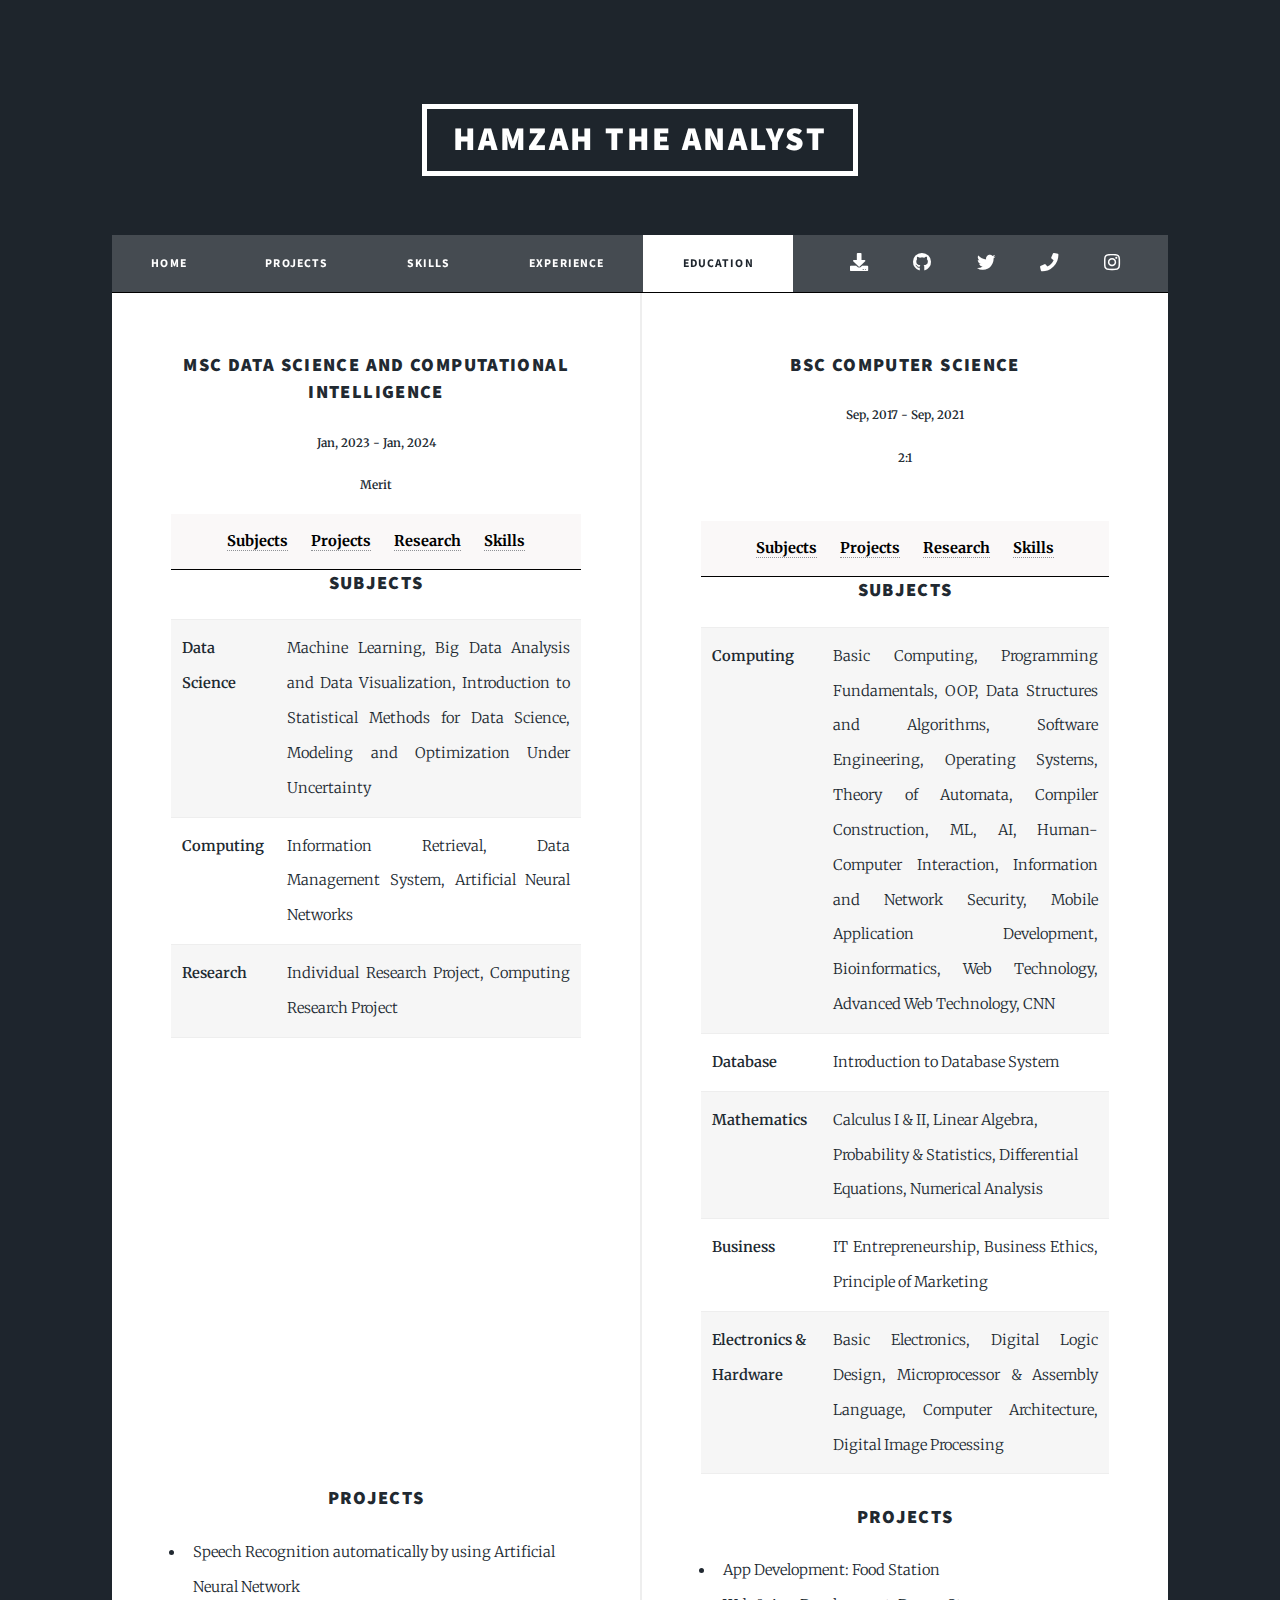
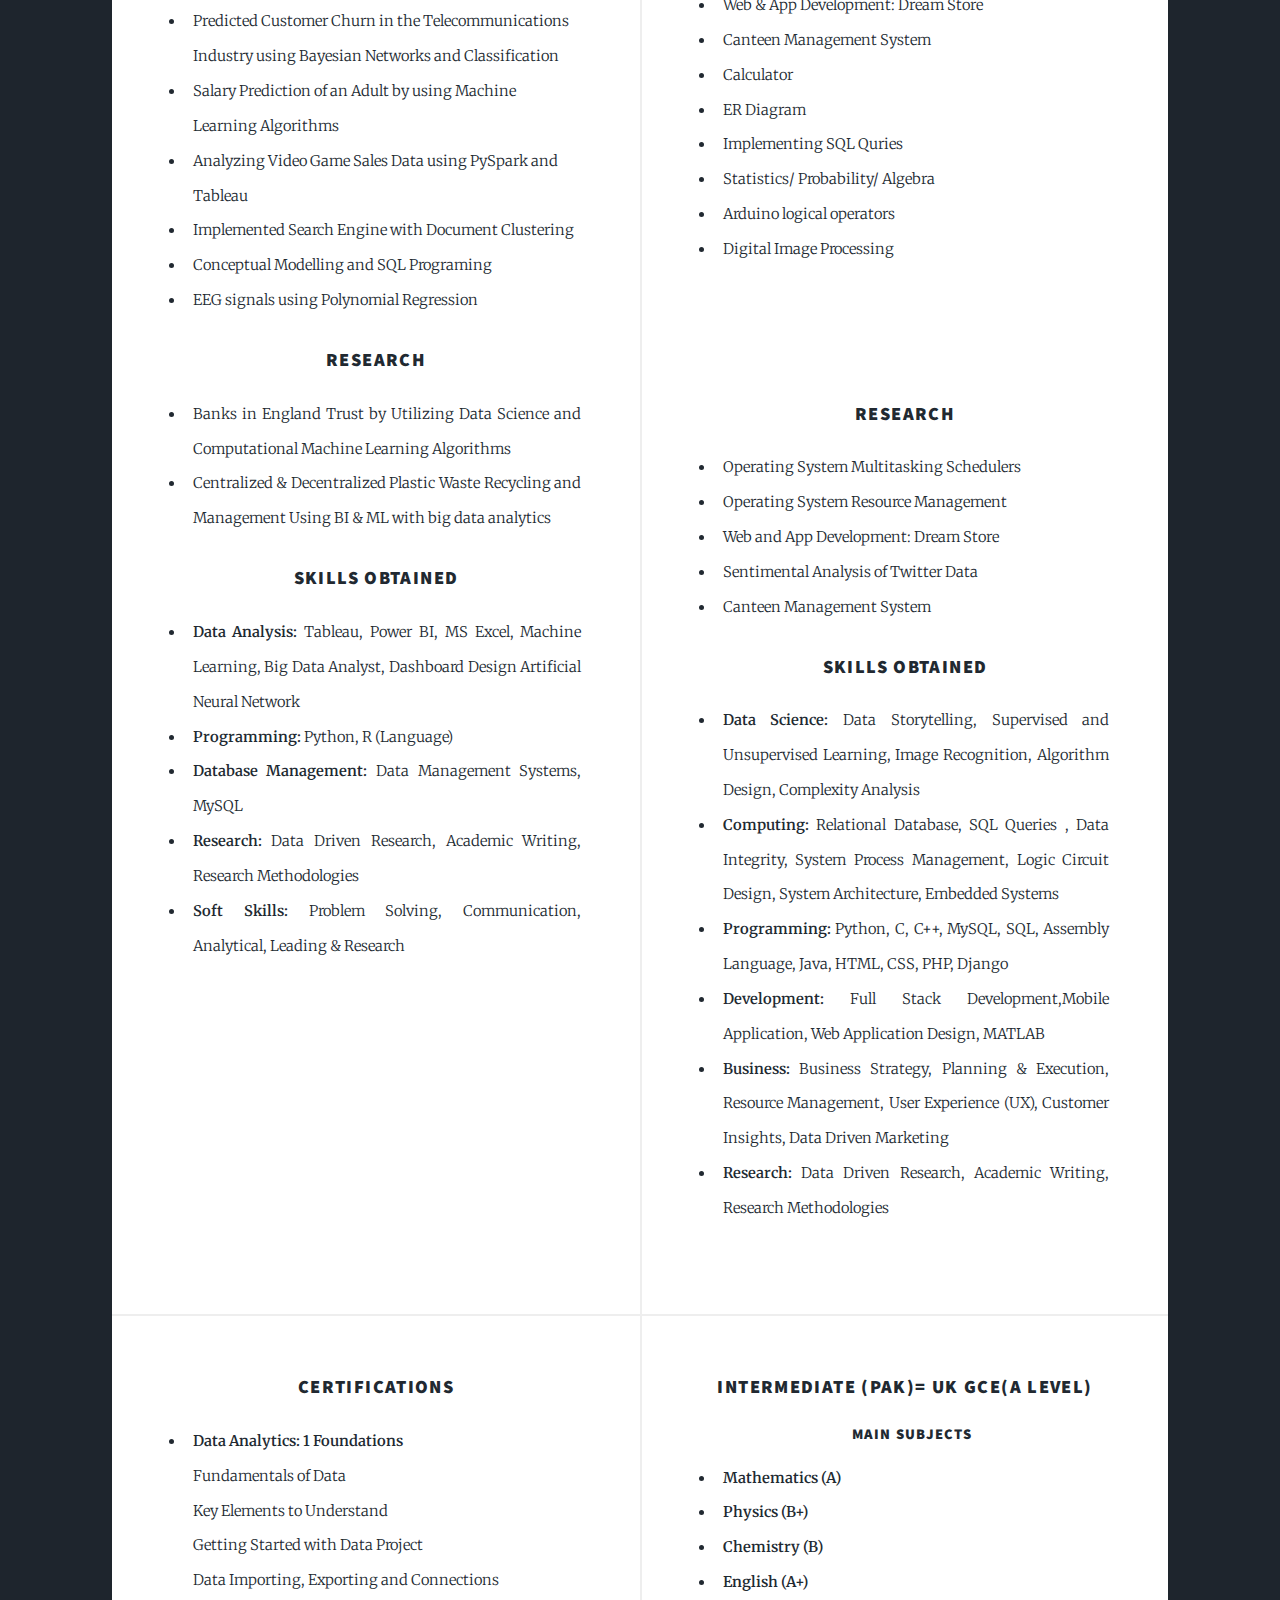
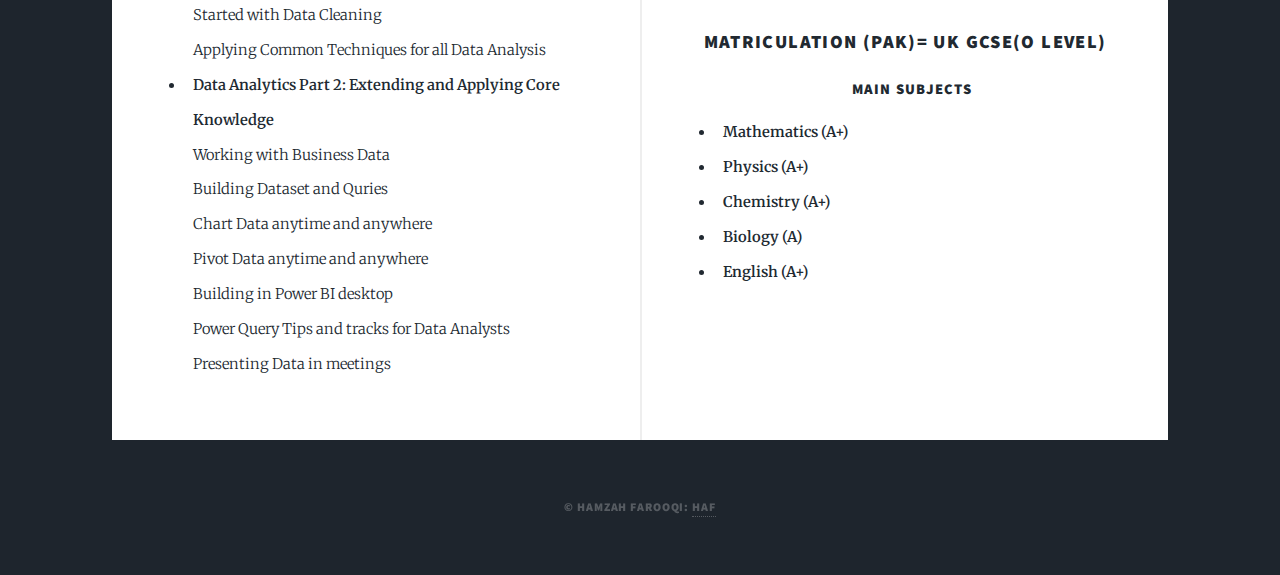
==== commit 641643b1: "Add files via upload" ====
--- a/Education.html
+++ b/Education.html
@@ -11,6 +11,8 @@
 		<meta name="viewport" content="width=device-width, initial-scale=1, user-scalable=no" />
 		<link rel="stylesheet" href="assets/css/main.css" />
 		<noscript><link rel="stylesheet" href="assets/css/noscript.css" /></noscript>
+		<link href="https://fonts.googleapis.com/css2?family=Roboto:wght@400;500&display=swap" rel="stylesheet">
+
 	</head>
 	<body class="is-preload">
 
@@ -67,26 +69,26 @@
 									<a href="#Skills">Skills</a>
 								</nav>
 								
-								<section>
+								<section >
 									<h3 id="Subjects">Subjects</h3>
 									<table border="1" cellpadding="5" cellspacing="0">
 										
-										<tbody>
+										<tbody style="text-align: justify; " >
 											<tr>
 												<td><strong>Data Science</strong></td>
-												<td>
+												<td style="text-align: justify; ">
 													Machine Learning, Big Data Analysis and Data Visualization, Introduction to Statistical Methods for Data Science, Modeling and Optimization Under Uncertainty
 												</td>
 											</tr>
 											<tr>
 												<td><strong>Computing</strong></td>
-												<td>
+												<td style="text-align: justify; ">
 													Information Retrieval, Data Management System, Artificial Neural Networks
 												</td>
 											</tr>
 											<tr>
 												<td><strong>Research</strong></td>
-												<td>
+												<td style="text-align: justify; ">
 													Individual Research Project, Computing Research Project
 												</td>
 											</tr>
@@ -94,9 +96,9 @@
 									</table>
 								</section>
 							</br></br></br></br></br></br></br></br></br></br></br></br>
-								<section>
+								<section >
 									<h3 id="Projects">Projects</h3>
-									<ul>
+									<ul style="text-align: justify;">
 										<li>Speech Recognition automatically by using Artificial Neural Network<br> </li>
 										<li>Predicted Customer Churn in the Telecommunications Industry using Bayesian 
 											Networks and Classification<br></li>
@@ -111,20 +113,20 @@
 
 								<section>
 									<h3 id="Research">Research</h3>
-									<ul>
-										<li>Banks in England Trust by Utilizing Data Science and Computational Machine Learning Algorithms<br></li>
-										<li>Centralized & Decentralized Plastic Waste Recycling and Management Using BI & ML with big data analytics<br></li>
+									<ul style="text-align: justify;">
+										<li style="text-align: justify; ">Banks in England Trust by Utilizing Data Science and Computational Machine Learning Algorithms<br></li>
+										<li style="text-align: justify; ">Centralized & Decentralized Plastic Waste Recycling and Management Using BI & ML with big data analytics<br></li>
 									</ul>
 								</section>
 							
 								<section>
 									<h3 id="Skills">Skills Obtained</h3>
-									<ul>
-										<li><strong>Data Analysis:</strong> Tableau, Power BI, MS Excel, Machine Learning, Big Data Analyst, Dashboard Design Artificial Neural Network</li>
-										<li><strong>Programming:</strong> Python, R (Language)</li>
-										<li><strong>Database Management:</strong> Data Management Systems, MySQL</li>
-										<li><strong>Research: </strong> Data Driven Research, Academic Writing, Research Methodologies</li>
-										<li><strong>Soft Skills:</strong> Problem Solving, Communication, Analytical, Leading & Research </li>
+									<ul style="text-align: justify;">
+										<li style="text-align: justify; "><strong>Data Analysis:</strong> Tableau, Power BI, MS Excel, Machine Learning, Big Data Analyst, Dashboard Design Artificial Neural Network</li>
+										<li style="text-align: justify; "><strong>Programming:</strong> Python, R (Language)</li>
+										<li style="text-align: justify; "><strong>Database Management:</strong> Data Management Systems, MySQL</li>
+										<li style="text-align: justify; "><strong>Research: </strong> Data Driven Research, Academic Writing, Research Methodologies</li>
+										<li style="text-align: justify; "><strong>Soft Skills:</strong> Problem Solving, Communication, Analytical, Leading & Research </li>
 									</ul>
 								</section>
 							</article>
@@ -148,39 +150,39 @@
 								
 								<section>
 									<h3 id="Subject">Subjects</h3>
-									<table border="1" cellpadding="5" cellspacing="0">
-										
-										<tbody>
-											<tr>
-												<td><strong>Computing</strong></td>
-												<td>
+									<table border="1" cellpadding="5" cellspacing="0" style="text-align: justify;">
+										
+										<tbody style="text-align: justify; ">
+											<tr>
+												<td ><strong>Computing</strong></td>
+												<td style="text-align: justify; ">
 													Basic Computing, Programming Fundamentals, OOP, Data Structures and Algorithms, Software Engineering, Operating Systems, Theory of Automata, Compiler Construction, ML, AI, Human-Computer Interaction, Information and Network Security, Mobile Application Development, Bioinformatics, Web Technology, Advanced Web Technology, CNN
 												</td>
 											</tr>
 
 											<tr>
 												<td><strong>Database</strong></td>
-												<td>
+												<td style="text-align: justify; ">
 													Introduction to Database System
 												</td>
 											</tr>
 
 											<tr>
-												<td><strong>Mathematics</strong></td>
+												<td style="text-align: justify; "><strong>Mathematics</strong></td>
 												<td>
 													Calculus I & II, Linear Algebra, Probability & Statistics, Differential Equations, Numerical Analysis
 												</td>
 											</tr>
 											<tr>
 												<td><strong>Business</strong></td>
-												<td>
+												<td style="text-align: justify; ">
 													IT Entrepreneurship, Business Ethics, Principle of Marketing
 												</td>
 											</tr>
 									
 											<tr>
 												<td><strong>Electronics & Hardware</strong></td>
-												<td>
+												<td style="text-align: justify; ">
 													Basic Electronics, Digital Logic Design, Microprocessor & Assembly Language, Computer Architecture, Digital Image Processing
 												</td>
 											</tr>
@@ -188,9 +190,9 @@
 									</table>
 								</section>
 							
-								<section>
+								<section >
 									<h3 id="Project">Projects</h3>
-									<ul>
+									<ul style="text-align: justify;">
 										<li>App Development: Food Station<br> </li>
 										<li>Web & App Development: Dream Store<br> </li>
 										<li>Canteen Management System<br> </li>
@@ -206,7 +208,7 @@
 							</br></br></br>
 								<section>
 									<h3 id="Researc">Research</h3>
-									<ul>
+									<ul style="text-align: justify;">
 										<li>Operating System Multitasking Schedulers<br></li>
 										<li>Operating System Resource Management<br></li>
 										<li>Web and App Development: Dream Store<br></li>
@@ -220,12 +222,12 @@
 								<section>
 									<h3 id="Skill">Skills Obtained</h3>
 									<ul>
-										<li><strong>Data Science: </strong>Data Storytelling, Supervised and Unsupervised Learning, Image Recognition, Algorithm Design, Complexity Analysis</li>
-										<li><strong>Computing: </strong>Relational Database, SQL Queries , Data Integrity, System Process Management, Logic Circuit Design, System Architecture, Embedded Systems</li>
-										<li><strong>Programming: </strong>Python, C, C++, MySQL, SQL, Assembly Language, Java, HTML, CSS, PHP, Django</li>
-										<li><strong>Development: </strong>Full Stack Development,Mobile Application,  Web Application Design, MATLAB</li>
-										<li><strong>Business: </strong>Business Strategy, Planning & Execution, Resource Management, User Experience (UX), Customer Insights, Data Driven Marketing</li>
-										<li><strong>Research: </strong> Data Driven Research, Academic Writing, Research Methodologies</li>
+										<li  style="text-align: justify; "><strong>Data Science: </strong>Data Storytelling, Supervised and Unsupervised Learning, Image Recognition, Algorithm Design, Complexity Analysis</li>
+										<li style="text-align: justify; "><strong>Computing: </strong>Relational Database, SQL Queries , Data Integrity, System Process Management, Logic Circuit Design, System Architecture, Embedded Systems</li>
+										<li style="text-align: justify; "><strong>Programming: </strong>Python, C, C++, MySQL, SQL, Assembly Language, Java, HTML, CSS, PHP, Django</li>
+										<li style="text-align: justify; "><strong>Development: </strong>Full Stack Development,Mobile Application,  Web Application Design, MATLAB</li>
+										<li style="text-align: justify; "><strong>Business: </strong>Business Strategy, Planning & Execution, Resource Management, User Experience (UX), Customer Insights, Data Driven Marketing</li>
+										<li style="text-align: justify; "><strong>Research: </strong> Data Driven Research, Academic Writing, Research Methodologies</li>
 									</ul>
 								</section>
 							</article>
@@ -237,7 +239,8 @@
 								</header>
 								<ul>
 									
-									<li><strong>Data Analytics: 1 Foundations</strong></br>
+									<li style="text-align: justify;">
+										<strong>Data Analytics: 1 Foundations</strong></br>
 										Fundamentals of Data</br>
 										Key Elements to Understand </br>
 										Getting Started with Data Project</br>
@@ -294,14 +297,11 @@
 
 				<!-- Footer -->
 				<!-- Footer -->
-				<footer id="footer">
-					
-					<p>© 2024 Hamzah Asghar Farooqi<br> All Rights Reserved.</p>
-				</footer>
+				
 
 			<!-- Copyright -->
 				<div id="copyright">
-					<ul><li>&copy; Hamzah Farooqi: <a href="http://127.0.0.1:5500/index.html">HAF</a></li></ul>
+					<ul><li>&copy; Hamzah Farooqi: <a href="index.html">HAF</a></li></ul>
 				</div>
 
 		</div>
